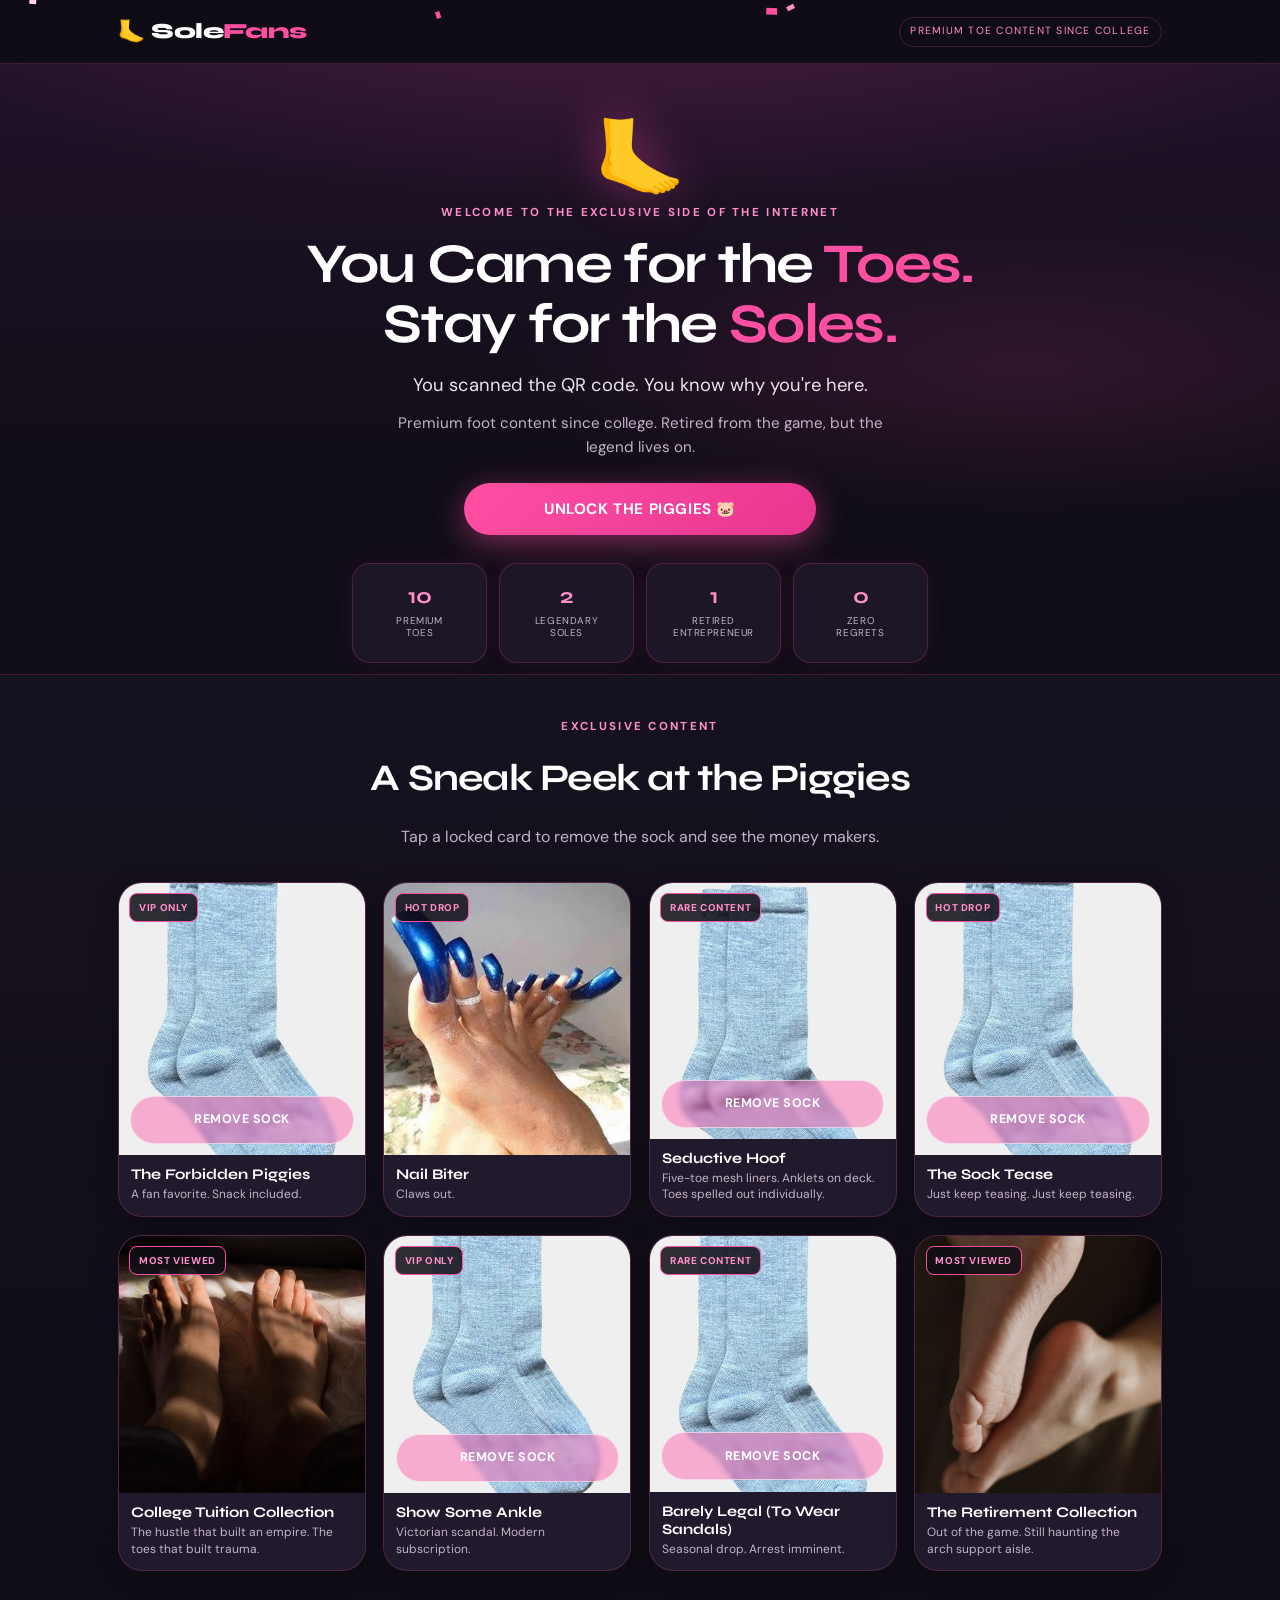
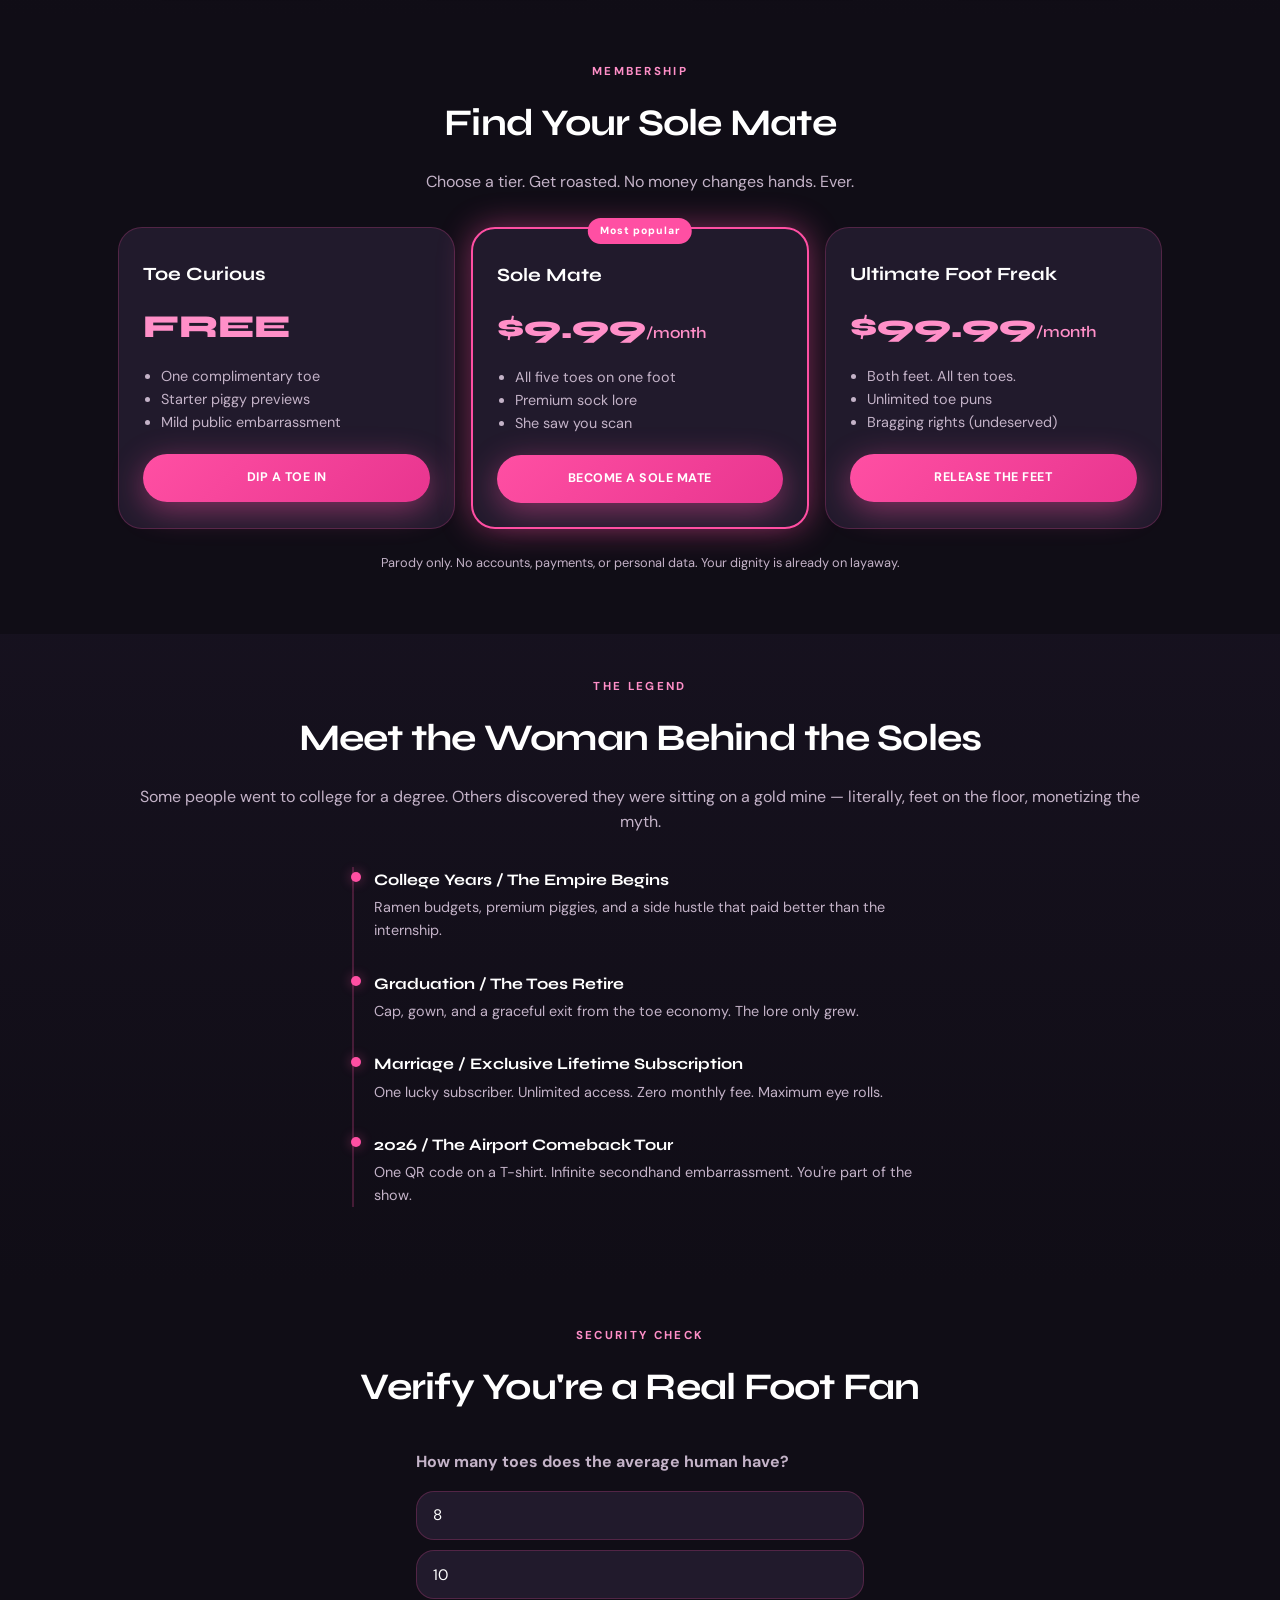
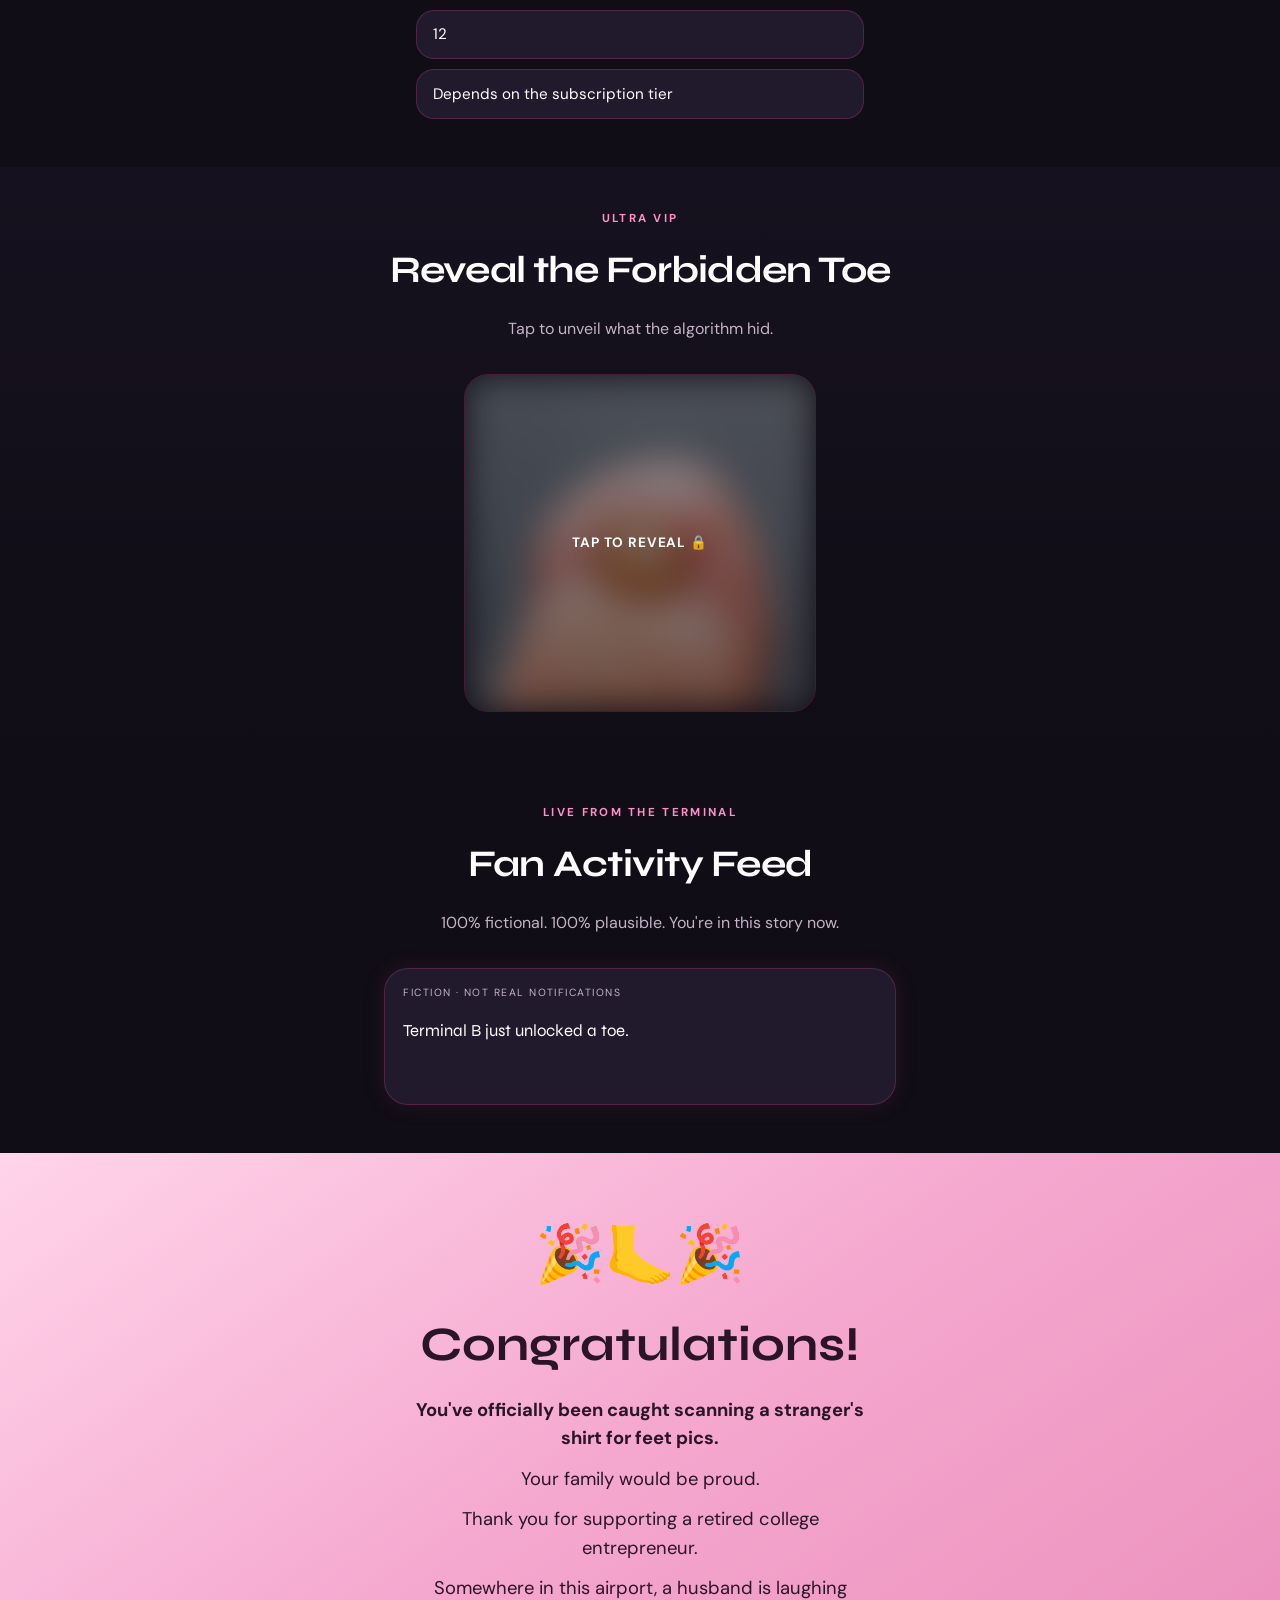
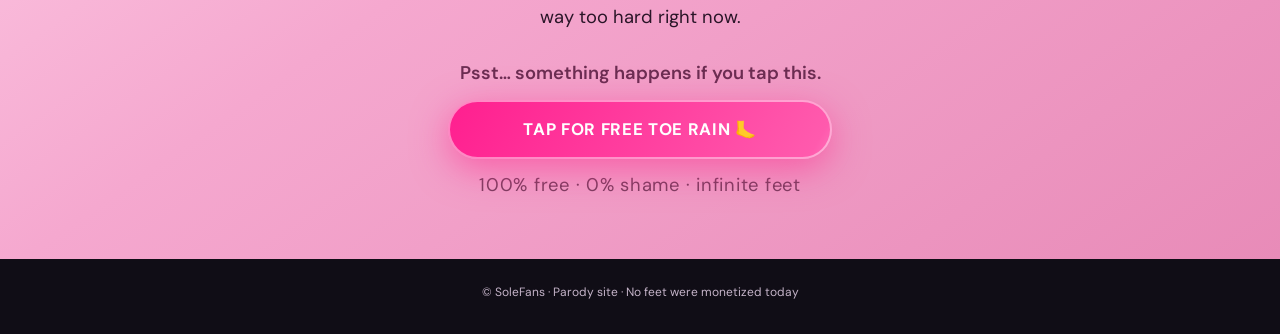
==== solefans/index.html @ 207f2d82 "Add the SoleFans parody site for the shirt QR. A static joke page with the sock gallery, plan punchl" ====
<!DOCTYPE html>
<html lang="en">
<head>
  <meta charset="utf-8">
  <meta name="viewport" content="width=device-width, initial-scale=1, viewport-fit=cover">
  <title>SoleFans | Premium Toe Content Since College</title>
  <meta name="description" content="You scanned the QR code. You know why you're here. Welcome to SoleFans.">
  <meta property="og:type" content="website">
  <meta property="og:title" content="SoleFans | Premium Toe Content Since College">
  <meta property="og:description" content="You scanned the QR code. You know why you're here. Welcome to SoleFans.">
  <meta property="og:image" content="images/gallery-1.jpg">
  <meta name="twitter:card" content="summary_large_image">
  <link rel="icon" href="favicon.svg" type="image/svg+xml">
  <link rel="preconnect" href="https://fonts.googleapis.com">
  <link rel="preconnect" href="https://fonts.gstatic.com" crossorigin>
  <link href="https://fonts.googleapis.com/css2?family=DM+Sans:ital,opsz,wght@0,9..40,400;0,9..40,600;0,9..40,700;1,9..40,400&family=Syne:wght@600;700;800&display=swap" rel="stylesheet">
  <link rel="stylesheet" href="styles.css">
</head>
<body>
  <canvas id="confetti-canvas" aria-hidden="true"></canvas>

  <div class="modal-backdrop" id="payment-modal" role="dialog" aria-modal="true" aria-labelledby="payment-title" hidden>
    <div class="modal">
      <h3 id="payment-title">Payment declined</h3>
      <p id="payment-message">Your dignity has already been charged.</p>
      <p class="muted" id="payment-fine" style="font-size:0.8rem;margin-bottom:0">Nothing on this site is for sale. This is a joke. Put your wallet away.</p>
      <img id="payment-qr" class="payment-qr" src="images/venmo-qr.jpg" alt="Venmo QR code for Jacob Jones" hidden>
      <button type="button" class="btn btn--small" id="payment-close">OK, FAIR ENOUGH</button>
    </div>
  </div>

  <header class="site-header">
    <div class="wrap">
      <div class="logo">🦶 Sole<span class="accent">Fans</span></div>
      <div class="tagline-pill">
        <span class="tagline-long">Premium Toe Content Since College</span>
        <span class="tagline-short">Premium Toes Since College</span>
      </div>
    </div>
  </header>

  <section class="hero" id="top">
    <div class="hero-inner">
      <div class="hero-icon" aria-hidden="true">🦶</div>
      <p class="eyebrow">Welcome to the exclusive side of the internet</p>
      <h1>
        <span class="line">You Came for the <span class="accent">Toes.</span></span>
        <span class="line">Stay for the <span class="accent">Soles.</span></span>
      </h1>
      <p class="hero-lead">You scanned the QR code. You know why you're here.</p>
      <p class="hero-sub">Premium foot content since college. Retired from the game, but the legend lives on.</p>
      <a class="btn" href="#gallery">UNLOCK THE PIGGIES 🐷</a>
      <div class="hero-stats" aria-label="Site statistics">
        <div class="stat"><strong>10</strong><span>Premium<br>Toes</span></div>
        <div class="stat"><strong>2</strong><span>Legendary<br>Soles</span></div>
        <div class="stat"><strong>1</strong><span>Retired<br>Entrepreneur</span></div>
        <div class="stat"><strong>0</strong><span>Zero<br>Regrets</span></div>
      </div>
    </div>
  </section>

  <!--
    Gallery photos: replace solefans/images/gallery-1.jpg … gallery-8.jpg with your own shots
    (same filenames). Current files are free Pexels stock placeholders mapped to each card:
    1 your forbidden piggies photo, 2 nail biter photo, 3 seductive hoof photo, 4 clownfish sock tease photo,
    5 cursed dorm feet, 6 airport travel, 7 socks+sandals crime, 8 wrinkly retirement soles.
  -->
  <section class="section section--alt" id="gallery">
    <div class="wrap">
      <div class="section-head">
        <p class="eyebrow">Exclusive content</p>
        <h2>A Sneak Peek at the Piggies</h2>
        <p class="muted">Tap a locked card to remove the sock and see the money makers.</p>
      </div>
      <div class="gallery">
        <article class="gallery-card is-locked" data-gallery-card>
          <div class="gallery-media">
            <span class="badge">VIP ONLY</span>
            <img src="images/gallery-1.jpg" alt="The forbidden piggies — viewer discretion advised" width="800" height="600" loading="lazy">
            <div class="gallery-lock" aria-hidden="true"><img class="sock" src="images/sock.png" alt=""></div><button type="button" class="btn btn--small gallery-unlock">Remove Sock</button>
          </div>
          <div class="gallery-body">
            <h3>The Forbidden Piggies</h3>
            <p>A fan favorite. Snack included.</p>
          </div>
        </article>

        <article class="gallery-card" data-gallery-card>
          <div class="gallery-media gallery-media--focus-toes">
            <span class="badge">HOT DROP</span>
            <img src="images/gallery-2.jpg" alt="Long metallic blue toenails — nail biter" width="516" height="387" loading="lazy">
            <div class="gallery-lock" aria-hidden="true"><img class="sock" src="images/sock.png" alt=""></div><button type="button" class="btn btn--small gallery-unlock">Remove Sock</button>
          </div>
          <div class="gallery-body">
            <h3>Nail Biter</h3>
            <p>Claws out.</p>
          </div>
        </article>

        <article class="gallery-card is-locked" data-gallery-card>
          <div class="gallery-media gallery-media--seductive-hoof">
            <span class="badge">RARE CONTENT</span>
            <img src="images/gallery-3.jpg" alt="Five-toe socks with anklets — seductive hoof" width="800" height="600" loading="lazy">
            <div class="gallery-lock" aria-hidden="true"><img class="sock" src="images/sock.png" alt=""></div><button type="button" class="btn btn--small gallery-unlock">Remove Sock</button>
          </div>
          <div class="gallery-body">
            <h3>Seductive Hoof</h3>
            <p>Five-toe mesh liners. Anklets on deck. Toes spelled out individually.</p>
          </div>
        </article>

        <article class="gallery-card is-locked" data-gallery-card>
          <div class="gallery-media gallery-media--show-full">
            <span class="badge">HOT DROP</span>
            <img src="images/gallery-4.jpg" alt="Clownfish split-toe socks — the sock tease" width="236" height="314" loading="lazy">
            <div class="gallery-lock" aria-hidden="true"><img class="sock" src="images/sock.png" alt=""></div><button type="button" class="btn btn--small gallery-unlock">Remove Sock</button>
          </div>
          <div class="gallery-body">
            <h3>The Sock Tease</h3>
            <p>Just keep teasing. Just keep teasing.</p>
          </div>
        </article>

        <article class="gallery-card" data-gallery-card>
          <div class="gallery-media">
            <span class="badge">MOST VIEWED</span>
            <img src="images/gallery-5.jpg" alt="College-era feet with questionable nail choices" width="800" height="600" loading="lazy">
            <div class="gallery-lock" aria-hidden="true"><img class="sock" src="images/sock.png" alt=""></div><button type="button" class="btn btn--small gallery-unlock">Remove Sock</button>
          </div>
          <div class="gallery-body">
            <h3>College Tuition Collection</h3>
            <p>The hustle that built an empire. The toes that built trauma.</p>
          </div>
        </article>

        <article class="gallery-card is-locked" data-gallery-card>
          <div class="gallery-media gallery-media--show-ankle">
            <span class="badge">VIP ONLY</span>
            <img src="images/gallery-6.jpg" alt="Show some ankle — swollen feet on patterned rug" width="800" height="600" loading="lazy">
            <div class="gallery-lock" aria-hidden="true"><img class="sock" src="images/sock.png" alt=""></div><button type="button" class="btn btn--small gallery-unlock">Remove Sock</button>
          </div>
          <div class="gallery-body">
            <h3>Show Some Ankle</h3>
            <p>Victorian scandal. Modern subscription.</p>
          </div>
        </article>

        <article class="gallery-card is-locked" data-gallery-card>
          <div class="gallery-media gallery-media--show-full">
            <span class="badge">RARE CONTENT</span>
            <img src="images/gallery-7.jpg" alt="Long yellow toenails in beaded sandals" width="200" height="150" loading="lazy">
            <div class="gallery-lock" aria-hidden="true"><img class="sock" src="images/sock.png" alt=""></div><button type="button" class="btn btn--small gallery-unlock">Remove Sock</button>
          </div>
          <div class="gallery-body">
            <h3>Barely Legal (To Wear Sandals)</h3>
            <p>Seasonal drop. Arrest imminent.</p>
          </div>
        </article>

        <article class="gallery-card" data-gallery-card>
          <div class="gallery-media">
            <span class="badge">MOST VIEWED</span>
            <img src="images/gallery-8.jpg" alt="Retired soles — wrinkly, dry, and proud" width="800" height="600" loading="lazy">
            <div class="gallery-lock" aria-hidden="true"><img class="sock" src="images/sock.png" alt=""></div><button type="button" class="btn btn--small gallery-unlock">Remove Sock</button>
          </div>
          <div class="gallery-body">
            <h3>The Retirement Collection</h3>
            <p>Out of the game. Still haunting the arch support aisle.</p>
          </div>
        </article>
      </div>
    </div>
  </section>

  <section class="section" id="plans">
    <div class="wrap">
      <div class="section-head">
        <p class="eyebrow">Membership</p>
        <h2>Find Your Sole Mate</h2>
        <p class="muted">Choose a tier. Get roasted. No money changes hands. Ever.</p>
      </div>
      <div class="plans">
        <div class="plan">
          <h3>Toe Curious</h3>
          <div class="plan-price">FREE</div>
          <ul>
            <li>One complimentary toe</li>
            <li>Starter piggy previews</li>
            <li>Mild public embarrassment</li>
          </ul>
          <button type="button" class="btn btn--small plan-btn" data-plan="free">Dip a Toe In</button>
        </div>
        <div class="plan plan--featured">
          <span class="plan-badge">Most popular</span>
          <h3>Sole Mate</h3>
          <div class="plan-price">$9.99<span style="font-size:1rem;font-weight:600">/month</span></div>
          <ul>
            <li>All five toes on one foot</li>
            <li>Premium sock lore</li>
            <li>She saw you scan</li>
          </ul>
          <button type="button" class="btn btn--small plan-btn" data-plan="mate">Become a Sole Mate</button>
        </div>
        <div class="plan">
          <h3>Ultimate Foot Freak</h3>
          <div class="plan-price">$99.99<span style="font-size:1rem;font-weight:600">/month</span></div>
          <ul>
            <li>Both feet. All ten toes.</li>
            <li>Unlimited toe puns</li>
            <li>Bragging rights (undeserved)</li>
          </ul>
          <button type="button" class="btn btn--small plan-btn" data-plan="freak">Release the Feet</button>
        </div>
      </div>
      <p class="plan-disclaimer">Parody only. No accounts, payments, or personal data. Your dignity is already on layaway.</p>
    </div>
  </section>

  <section class="section section--alt" id="about">
    <div class="wrap">
      <div class="section-head">
        <p class="eyebrow">The legend</p>
        <h2>Meet the Woman Behind the Soles</h2>
        <p class="muted">Some people went to college for a degree. Others discovered they were sitting on a gold mine — literally, feet on the floor, monetizing the myth.</p>
      </div>
      <div class="timeline">
        <div class="timeline-item">
          <h4>College Years / The Empire Begins</h4>
          <p>Ramen budgets, premium piggies, and a side hustle that paid better than the internship.</p>
        </div>
        <div class="timeline-item">
          <h4>Graduation / The Toes Retire</h4>
          <p>Cap, gown, and a graceful exit from the toe economy. The lore only grew.</p>
        </div>
        <div class="timeline-item">
          <h4>Marriage / Exclusive Lifetime Subscription</h4>
          <p>One lucky subscriber. Unlimited access. Zero monthly fee. Maximum eye rolls.</p>
        </div>
        <div class="timeline-item">
          <h4>2026 / The Airport Comeback Tour</h4>
          <p>One QR code on a T-shirt. Infinite secondhand embarrassment. You're part of the show.</p>
        </div>
      </div>
    </div>
  </section>

  <section class="section" id="quiz">
    <div class="wrap">
      <div class="section-head">
        <p class="eyebrow">Security check</p>
        <h2>Verify You're a Real Foot Fan</h2>
      </div>
      <div class="quiz">
        <p class="muted"><strong>How many toes does the average human have?</strong></p>
        <div class="quiz-options" role="group" aria-label="Quiz answers">
          <button type="button" data-quiz="8">8</button>
          <button type="button" data-quiz="10">10</button>
          <button type="button" data-quiz="12">12</button>
          <button type="button" data-quiz="tier">Depends on the subscription tier</button>
        </div>
        <div class="quiz-result" id="quiz-result" role="status"></div>
      </div>
    </div>
  </section>

  <section class="section section--alt" id="forbidden">
    <div class="wrap">
      <div class="section-head">
        <p class="eyebrow">Ultra VIP</p>
        <h2>Reveal the Forbidden Toe</h2>
        <p class="muted">Tap to unveil what the algorithm hid.</p>
      </div>
      <div class="forbidden">
        <div class="forbidden-reveal is-blurred" id="forbidden-reveal" tabindex="0" role="button" aria-label="Reveal the forbidden toe">
          <img src="images/forbidden-toe.jpg" alt="" width="600" height="600" loading="lazy">
          <span class="forbidden-label">Tap to reveal 🔒</span>
        </div>
      </div>
    </div>
  </section>

  <section class="section">
    <div class="wrap">
      <div class="section-head">
        <p class="eyebrow">Live from the terminal</p>
        <h2>Fan Activity Feed</h2>
        <p class="muted">100% fictional. 100% plausible. You're in this story now.</p>
      </div>
      <div class="feed" aria-live="polite">
        <div class="feed-label">Fiction · Not real notifications</div>
        <p class="feed-text" id="feed-text">Terminal B just unlocked a toe.</p>
      </div>
    </div>
  </section>

  <section class="finale" id="finale">
    <div style="font-size:3.5rem" aria-hidden="true">🎉🦶🎉</div>
    <h2>Congratulations!</h2>
    <p><strong>You've officially been caught scanning a stranger's shirt for feet pics.</strong></p>
    <p>Your family would be proud.</p>
    <p>Thank you for supporting a retired college entrepreneur.</p>
    <p>Somewhere in this airport, a husband is laughing way too hard right now.</p>
    <div class="finale-cta">
      <p class="finale-cta-tease">Psst… something happens if you tap this.</p>
      <button type="button" class="btn btn-regret" id="regret-btn" aria-label="Unleash the toe avalanche">
        <span class="btn-regret__shine" aria-hidden="true"></span>
        <span class="btn-regret__label">TAP FOR FREE TOE RAIN 🦶</span>
      </button>
      <p class="finale-cta-hint">100% free · 0% shame · infinite feet</p>
    </div>
  </section>

  <footer class="footer">
    © SoleFans · Parody site · No feet were monetized today
  </footer>

  <script src="app.js"></script>
</body>
</html>
---- solefans/styles.css ----
/* SoleFans — premium parody UI. Mobile-first, GitHub Pages /solefans/ */

:root {
  --bg: #100d16;
  --bg-elevated: #1a1424;
  --bg-card: #211a2c;
  --border: rgba(255, 79, 163, 0.22);
  --accent: #ff4fa3;
  --accent-soft: #ff8fc8;
  --accent-glow: rgba(255, 79, 163, 0.45);
  --text: #ffffff;
  --muted: #c4b3c8;
  --radius: 18px;
  --radius-lg: 24px;
  --font-display: "Syne", system-ui, sans-serif;
  --font-body: "DM Sans", system-ui, sans-serif;
  --tap-min: 48px;
  --page-pad: max(1.125rem, env(safe-area-inset-left, 0px));
  --wrap: min(1080px, 100%);
}

*,
*::before,
*::after {
  box-sizing: border-box;
}

html {
  scroll-behavior: smooth;
}

@media (prefers-reduced-motion: reduce) {
  html {
    scroll-behavior: auto;
  }

  *,
  *::before,
  *::after {
    animation-duration: 0.01ms !important;
    animation-iteration-count: 1 !important;
    transition-duration: 0.01ms !important;
  }
}

body {
  margin: 0;
  font-family: var(--font-body);
  font-size: 1rem;
  line-height: 1.6;
  color: var(--text);
  background: var(--bg);
  overflow-x: hidden;
  -webkit-text-size-adjust: 100%;
  padding-bottom: env(safe-area-inset-bottom, 0px);
}

img {
  max-width: 100%;
  height: auto;
  display: block;
}

a {
  color: inherit;
  text-decoration: none;
}

.wrap {
  width: var(--wrap);
  margin-inline: auto;
  padding-inline: var(--page-pad);
}

.tagline-short {
  display: none;
}

.eyebrow {
  font-size: 0.72rem;
  font-weight: 700;
  letter-spacing: 0.2em;
  text-transform: uppercase;
  color: var(--accent-soft);
}

.muted {
  color: var(--muted);
}

/* Header */
.site-header {
  position: sticky;
  top: 0;
  z-index: 100;
  background: rgba(16, 13, 22, 0.92);
  backdrop-filter: blur(12px);
  border-bottom: 1px solid var(--border);
  padding-top: env(safe-area-inset-top, 0px);
}

.site-header .wrap {
  display: flex;
  align-items: center;
  justify-content: space-between;
  gap: 0.75rem;
  padding-top: 0.9rem;
  padding-bottom: 0.9rem;
}

.logo {
  font-family: var(--font-display);
  font-weight: 800;
  font-size: 1.35rem;
  letter-spacing: -0.02em;
}

.logo .accent {
  color: var(--accent);
}

.tagline-pill {
  font-size: 0.65rem;
  letter-spacing: 0.12em;
  text-transform: uppercase;
  color: var(--accent-soft);
  padding: 0.35rem 0.65rem;
  border: 1px solid var(--border);
  border-radius: 999px;
  white-space: nowrap;
}

/* Hero — full bleed */
.hero {
  width: 100%;
  display: flex;
  flex-direction: column;
  justify-content: center;
  align-items: center;
  text-align: center;
  padding: 3.5rem var(--page-pad) 0.75rem;
  background:
    radial-gradient(ellipse 120% 80% at 50% -20%, rgba(120, 40, 90, 0.55), transparent 55%),
    radial-gradient(ellipse 80% 50% at 80% 50%, rgba(255, 79, 163, 0.12), transparent 50%),
    linear-gradient(180deg, #1f1228 0%, var(--bg) 70%);
  box-shadow: inset 0 -1px 0 var(--border);
}

.hero-inner {
  width: min(42rem, 100%);
}

.hero-icon {
  font-size: clamp(3rem, 12vw, 4.5rem);
  line-height: 1;
  margin-bottom: 0.5rem;
  filter: drop-shadow(0 0 24px var(--accent-glow));
}

.hero h1 {
  font-family: var(--font-display);
  font-size: clamp(2rem, 8vw, 3.5rem);
  line-height: 1.08;
  margin: 0.5rem 0 1rem;
  letter-spacing: -0.03em;
}

.hero h1 .line {
  display: block;
}

.hero h1 .accent {
  color: var(--accent);
}

.hero-lead {
  font-size: clamp(1rem, 3.5vw, 1.15rem);
  color: #ebe2ef;
  margin: 0 0 0.65rem;
}

.hero-sub {
  font-size: 0.95rem;
  color: var(--muted);
  max-width: 32rem;
  margin: 0 auto 1.5rem;
}

.hero .btn {
  width: min(100%, 22rem);
  margin-inline: auto;
  padding-inline: 1.25rem;
}

.btn {
  display: inline-flex;
  align-items: center;
  justify-content: center;
  min-height: var(--tap-min);
  padding: 0.85rem 1.6rem;
  font-family: var(--font-body);
  font-size: 0.95rem;
  font-weight: 700;
  letter-spacing: 0.04em;
  text-transform: uppercase;
  color: #fff;
  background: linear-gradient(135deg, var(--accent), #e8358f);
  border: none;
  border-radius: 999px;
  cursor: pointer;
  box-shadow: 0 8px 32px var(--accent-glow);
  transition: transform 0.2s ease, box-shadow 0.2s ease;
  touch-action: manipulation;
  -webkit-tap-highlight-color: transparent;
}

.btn:hover,
.btn:focus-visible {
  transform: translateY(-2px);
  box-shadow: 0 12px 40px var(--accent-glow);
  outline: 2px solid var(--accent-soft);
  outline-offset: 3px;
}

.btn--ghost {
  background: transparent;
  border: 2px solid var(--accent);
  box-shadow: none;
  color: var(--accent-soft);
}

.btn--small {
  min-height: var(--tap-min);
  padding: 0.65rem 1rem;
  font-size: 0.78rem;
  line-height: 1.25;
}

.hero-stats {
  display: grid;
  grid-template-columns: repeat(2, 1fr);
  gap: 0.75rem;
  margin: 1.75rem auto 0;
  width: min(36rem, 100%);
  align-items: stretch;
}

@media (min-width: 640px) {
  .hero-stats {
    grid-template-columns: repeat(4, 1fr);
  }
}

.stat {
  display: flex;
  flex-direction: column;
  align-items: center;
  justify-content: center;
  text-align: center;
  min-height: 6.25rem;
  background: rgba(33, 26, 44, 0.75);
  border: 1px solid var(--border);
  border-radius: var(--radius);
  padding: 0.85rem 0.4rem;
  box-shadow: 0 0 20px rgba(255, 79, 163, 0.08);
}

.stat strong {
  display: block;
  font-family: var(--font-display);
  font-size: 1.35rem;
  line-height: 1;
  color: var(--accent-soft);
}

.stat span {
  display: block;
  margin-top: 0.45rem;
  min-height: 2.4em;
  font-size: 0.62rem;
  letter-spacing: 0.06em;
  line-height: 1.2;
  text-transform: uppercase;
  color: var(--muted);
}

/* Sections */
.section {
  padding: 2rem 0 3rem;
}

.section--alt {
  background: linear-gradient(180deg, rgba(26, 20, 36, 0.6), transparent);
}

.section-head {
  text-align: center;
  margin-bottom: 2rem;
}

.section-head h2 {
  font-family: var(--font-display);
  font-size: clamp(1.65rem, 5vw, 2.35rem);
  margin: 0.4rem 0 0.6rem;
  letter-spacing: -0.02em;
}

/* Gallery */
.gallery {
  display: grid;
  grid-template-columns: 1fr;
  gap: 1.1rem;
  align-items: stretch;
}

@media (min-width: 520px) {
  .gallery {
    grid-template-columns: repeat(2, 1fr);
  }
}

@media (min-width: 900px) {
  .gallery {
    grid-template-columns: repeat(4, 1fr);
  }
}

.gallery-card {
  display: flex;
  flex-direction: column;
  width: 100%;
  height: 100%;
  background: var(--bg-card);
  border: 1px solid var(--border);
  border-radius: var(--radius-lg);
  overflow: hidden;
  box-shadow: 0 4px 24px rgba(0, 0, 0, 0.25);
  transition: border-color 0.2s ease, box-shadow 0.2s ease;
}

.gallery-card:focus-within {
  border-color: var(--accent);
  box-shadow: 0 0 28px var(--accent-glow);
}

.gallery-media {
  position: relative;
  flex: 1 1 auto;
  height: 16rem;
  min-height: 14rem;
  overflow: hidden;
  background: #2a2035;
}

.gallery-media img {
  width: 100%;
  height: 100%;
  object-fit: cover;
  object-position: center center;
  transition: filter 0.35s ease, transform 0.35s ease;
}

.gallery-media--focus-toes img {
  object-position: center 28%;
}

.gallery-media--show-full > img {
  width: 100%;
  height: 100%;
  object-fit: fill;
  object-position: center center;
}

.gallery-media--show-ankle img {
  object-position: center 88%;
}

.gallery-media--seductive-hoof img {
  object-position: center top;
}

.gallery-card.is-locked .gallery-media > img {
  visibility: hidden;
}

.gallery-card.is-locked .gallery-media {
  cursor: pointer;
}

.gallery-lock {
  position: absolute;
  inset: 0;
  z-index: 3;
  display: flex;
  align-items: center;
  justify-content: center;
  pointer-events: none;
  overflow: hidden;
  background: #241824;
}

.sock {
  width: 100%;
  height: 100%;
  object-fit: cover;
  object-position: center center;
}

.gallery-card.is-unwrapping .gallery-lock {
  transform-origin: center bottom;
  animation: sock-peel 1.25s ease-in-out forwards;
}

.gallery-card:not(.is-locked) .gallery-lock {
  display: none;
}

@keyframes sock-peel {
  0% {
    transform: translate3d(0, 0, 0) scale(1) rotate(0deg);
    opacity: 1;
  }
  20% {
    transform-origin: center top;
    transform: translate3d(0, -2%, 0) scaleY(1.16) rotate(0deg);
    opacity: 1;
  }
  46% {
    transform-origin: center bottom;
    transform: translate3d(0, 10%, 0) scaleY(0.58) rotate(6deg);
    opacity: 1;
  }
  68% {
    transform: translate3d(16%, 24%, 0) scale(0.8) rotate(-14deg);
    opacity: 1;
  }
  100% {
    transform: translate3d(62%, 48%, 0) scale(0.5) rotate(-32deg);
    opacity: 1;
  }
}

.badge {
  position: absolute;
  top: 0.65rem;
  left: 0.65rem;
  font-size: 0.62rem;
  font-weight: 800;
  letter-spacing: 0.06em;
  padding: 0.35rem 0.55rem;
  border-radius: 8px;
  background: rgba(16, 13, 22, 0.85);
  border: 1px solid var(--accent);
  color: var(--accent-soft);
  z-index: 4;
}

.gallery-body {
  flex: 0 0 auto;
  display: flex;
  flex-direction: column;
  justify-content: flex-start;
  padding: 0.7rem 0.75rem 0.85rem;
  text-align: left;
}

.gallery-body h3 {
  font-family: var(--font-display);
  font-size: 0.92rem;
  margin: 0 0 0.15rem;
  line-height: 1.2;
}

.gallery-body p {
  margin: 0;
  font-size: 0.75rem;
  color: var(--muted);
  line-height: 1.35;
}

.gallery-tease {
  margin-top: 0.55rem;
  padding-top: 0.55rem;
  border-top: 1px dashed var(--border);
}

.gallery-card:not(.is-locked) .gallery-tease {
  display: none;
}

.gallery-tease p {
  font-size: 0.82rem;
  color: #f0d4e6;
  margin: 0 0 0.65rem;
}

.gallery-unlock {
  position: absolute;
  left: 0.7rem;
  right: 0.7rem;
  bottom: 0.7rem;
  z-index: 6;
  width: auto;
  background: rgba(255, 79, 163, 0.42);
  border: 1px solid rgba(255, 255, 255, 0.55);
  box-shadow: none;
  backdrop-filter: blur(2px);
}

.gallery-card:not(.is-locked) .gallery-unlock {
  display: none;
}

/* Plans */
.plans {
  display: grid;
  gap: 1rem;
}

@media (min-width: 768px) {
  .plans {
    grid-template-columns: repeat(3, 1fr);
  }
}

.plan {
  position: relative;
  text-align: left;
  padding: 1.5rem;
  border-radius: var(--radius-lg);
  background: var(--bg-card);
  border: 1px solid var(--border);
}

.plan--featured {
  border: 2px solid var(--accent);
  box-shadow: 0 0 32px var(--accent-glow);
}

.plan-badge {
  position: absolute;
  top: -0.65rem;
  left: 50%;
  transform: translateX(-50%);
  font-size: 0.65rem;
  font-weight: 800;
  letter-spacing: 0.1em;
  padding: 0.3rem 0.75rem;
  background: var(--accent);
  color: #fff;
  border-radius: 999px;
}

.plan h3 {
  font-family: var(--font-display);
  margin: 0.5rem 0 0;
}

.plan-price {
  font-family: var(--font-display);
  font-size: 2rem;
  font-weight: 800;
  color: var(--accent-soft);
  margin: 0.75rem 0;
}

.plan ul {
  margin: 0 0 1.25rem;
  padding-left: 1.1rem;
  color: var(--muted);
  font-size: 0.9rem;
}

.plan .btn {
  width: 100%;
}

.plan-disclaimer {
  text-align: center;
  font-size: 0.8rem;
  color: var(--muted);
  margin-top: 1.5rem;
}

/* Timeline */
.timeline {
  max-width: 36rem;
  margin: 2rem auto 0;
  text-align: left;
  border-left: 2px solid var(--border);
  padding-left: 1.25rem;
}

.timeline-item {
  position: relative;
  margin-bottom: 1.75rem;
}

.timeline-item::before {
  content: "";
  position: absolute;
  left: -1.45rem;
  top: 0.35rem;
  width: 10px;
  height: 10px;
  border-radius: 50%;
  background: var(--accent);
  box-shadow: 0 0 12px var(--accent-glow);
}

.timeline-item h4 {
  font-family: var(--font-display);
  margin: 0 0 0.25rem;
  font-size: 1rem;
}

.timeline-item p {
  margin: 0;
  font-size: 0.9rem;
  color: var(--muted);
}

/* Quiz */
.quiz {
  max-width: 28rem;
  margin: 0 auto;
  text-align: left;
}

.quiz-options {
  display: grid;
  gap: 0.65rem;
  margin-top: 1rem;
}

.quiz-options button {
  min-height: var(--tap-min);
  text-align: left;
  padding: 0.85rem 1rem;
  font-family: var(--font-body);
  font-size: 0.95rem;
  color: var(--text);
  background: var(--bg-card);
  border: 1px solid var(--border);
  border-radius: var(--radius);
  cursor: pointer;
}

.quiz-options button:hover,
.quiz-options button:focus-visible {
  border-color: var(--accent);
  outline: none;
}

.quiz-result {
  margin-top: 1rem;
  padding: 1rem;
  border-radius: var(--radius);
  background: rgba(255, 79, 163, 0.12);
  border: 1px solid var(--border);
  display: none;
}

.quiz-result.is-visible {
  display: block;
}

/* Forbidden toe */
.forbidden {
  max-width: 22rem;
  margin: 0 auto;
  text-align: center;
}

.forbidden-reveal {
  position: relative;
  border-radius: var(--radius-lg);
  overflow: hidden;
  border: 1px solid var(--border);
  margin-top: 1rem;
  cursor: pointer;
  min-height: 220px;
}

.forbidden-reveal img {
  width: 100%;
  height: auto;
  transition: filter 0.4s ease;
}

.forbidden-reveal.is-blurred img {
  filter: blur(18px);
}

.forbidden-label {
  position: absolute;
  inset: 0;
  display: flex;
  align-items: center;
  justify-content: center;
  font-weight: 700;
  letter-spacing: 0.06em;
  text-transform: uppercase;
  font-size: 0.85rem;
  background: rgba(16, 13, 22, 0.5);
  transition: opacity 0.3s ease;
}

.forbidden-reveal:not(.is-blurred) .forbidden-label {
  opacity: 0;
  pointer-events: none;
}

/* Joke feed */
.feed {
  background: var(--bg-card);
  border: 1px solid var(--border);
  border-radius: var(--radius-lg);
  padding: 1rem 1.15rem;
  max-width: 32rem;
  margin: 0 auto;
  box-shadow: 0 0 24px rgba(255, 79, 163, 0.1);
}

.feed-label {
  font-size: 0.65rem;
  letter-spacing: 0.14em;
  text-transform: uppercase;
  color: var(--muted);
  margin-bottom: 0.5rem;
}

.feed-text {
  font-family: var(--font-display);
  font-size: 1.05rem;
  min-height: 3.2em;
  transition: opacity 0.25s ease;
}

.feed-text.is-fading {
  opacity: 0;
}

/* Finale */
.finale {
  width: 100%;
  padding: 3.5rem var(--page-pad) max(3rem, env(safe-area-inset-bottom, 0px));
  text-align: center;
  background: linear-gradient(145deg, #ffd4ea 0%, #f5a8cf 45%, #e88bb8 100%);
  color: #2a1528;
}

.finale h2 {
  font-family: var(--font-display);
  font-size: clamp(2rem, 8vw, 3rem);
  margin: 0.5rem 0;
}

.finale p {
  font-size: clamp(1rem, 3.5vw, 1.15rem);
  max-width: 28rem;
  margin: 0.75rem auto;
  line-height: 1.55;
}

.finale-cta {
  margin-top: 1.75rem;
  text-align: center;
}

.finale-cta-tease {
  font-size: 0.88rem;
  font-weight: 600;
  color: #6b2d52;
  margin: 0 0 0.65rem;
  animation: tease-wiggle 2.5s ease-in-out infinite;
}

.finale-cta-hint {
  font-size: 0.75rem;
  color: #7a3d5f;
  margin: 0.65rem 0 0;
  letter-spacing: 0.04em;
}

.finale .btn-regret {
  position: relative;
  overflow: hidden;
  width: min(100%, 24rem);
  margin-inline: auto;
  padding: 1.05rem 1.5rem;
  font-size: clamp(0.88rem, 4vw, 1.05rem);
  line-height: 1.25;
  border: 2px solid rgba(255, 255, 255, 0.45);
  background: linear-gradient(120deg, #ff1f8f 0%, #ff5aad 45%, #ff85c4 50%, #ff5aad 55%, #ff1f8f 100%);
  background-size: 220% 100%;
  animation: regret-glow 2.2s ease-in-out infinite, regret-shimmer 4s linear infinite;
  box-shadow:
    0 10px 36px rgba(255, 40, 140, 0.55),
    0 0 0 0 rgba(255, 79, 163, 0.45);
}

.btn-regret__shine {
  position: absolute;
  inset: 0;
  background: linear-gradient(
    105deg,
    transparent 35%,
    rgba(255, 255, 255, 0.45) 50%,
    transparent 65%
  );
  transform: translateX(-120%);
  animation: regret-sweep 2.8s ease-in-out infinite;
  pointer-events: none;
}

.btn-regret__label {
  position: relative;
  z-index: 1;
}

.btn-regret:active {
  transform: scale(0.97);
}

@keyframes regret-glow {
  0%,
  100% {
    box-shadow:
      0 10px 36px rgba(255, 40, 140, 0.5),
      0 0 0 0 rgba(255, 79, 163, 0.35);
    transform: scale(1);
  }
  50% {
    box-shadow:
      0 14px 48px rgba(255, 40, 140, 0.65),
      0 0 0 10px rgba(255, 79, 163, 0.12);
    transform: scale(1.03);
  }
}

@keyframes regret-shimmer {
  0% {
    background-position: 100% 50%;
  }
  100% {
    background-position: 0% 50%;
  }
}

@keyframes regret-sweep {
  0%,
  55% {
    transform: translateX(-120%);
  }
  100% {
    transform: translateX(120%);
  }
}

@keyframes tease-wiggle {
  0%,
  100% {
    transform: rotate(0deg);
  }
  25% {
    transform: rotate(-1.5deg);
  }
  75% {
    transform: rotate(1.5deg);
  }
}

@media (prefers-reduced-motion: reduce) {
  .finale-cta-tease,
  .btn-regret,
  .btn-regret__shine {
    animation: none;
  }

  .btn-regret:active {
    transform: none;
  }
}

.footer {
  text-align: center;
  padding: 1.5rem 1rem 2rem;
  font-size: 0.75rem;
  color: var(--muted);
}

/* Modal */
.modal-backdrop[hidden] {
  display: none !important;
}

.modal-backdrop {
  position: fixed;
  inset: 0;
  z-index: 200;
  display: flex;
  align-items: center;
  justify-content: center;
  padding: 1rem;
  background: rgba(0, 0, 0, 0.82);
  opacity: 0;
  visibility: hidden;
  transition: opacity 0.25s ease, visibility 0.25s ease;
}

.modal-backdrop.is-open {
  opacity: 1;
  visibility: visible;
}

.modal {
  width: min(22rem, 100%);
  padding: 1.75rem 1.5rem;
  border-radius: var(--radius-lg);
  background: var(--bg-elevated);
  border: 1px solid var(--border);
  text-align: center;
  box-shadow: 0 24px 64px rgba(0, 0, 0, 0.5);
}

.modal h3 {
  font-family: var(--font-display);
  margin: 0 0 0.75rem;
}

.modal p {
  color: var(--muted);
  margin: 0 0 1.25rem;
  font-size: 0.95rem;
}

.payment-qr {
  display: block;
  width: min(100%, 220px);
  height: auto;
  margin: 0 auto 1rem;
  border-radius: 12px;
  background: #fff;
}

.payment-qr[hidden] {
  display: none;
}

#confetti-canvas {
  position: fixed;
  inset: 0;
  pointer-events: none;
  z-index: 300;
}

/* Regret button emoji storm */
.emoji-particle {
  position: fixed;
  pointer-events: none;
  z-index: 400;
  line-height: 1;
  will-change: transform, opacity;
  transform: translate(-50%, -50%);
}

.emoji-particle--burst {
  animation: emoji-burst 2.4s ease-out forwards;
}

.emoji-particle--rain {
  animation: emoji-rain 2.8s linear forwards;
}

.emoji-particle--rise {
  animation: emoji-rise 2.2s ease-out forwards;
}

@keyframes emoji-burst {
  0% {
    opacity: 0;
    transform: translate(-50%, -50%) scale(0.2) rotate(0deg);
  }
  12% {
    opacity: 1;
    transform: translate(-50%, -50%) scale(1.35) rotate(15deg);
  }
  100% {
    opacity: 0;
    transform: translate(-50%, -50%) scale(1) rotate(720deg);
  }
}

@keyframes emoji-rain {
  0% {
    opacity: 0;
    transform: translate(-50%, -120%) rotate(0deg);
  }
  8% {
    opacity: 1;
  }
  100% {
    opacity: 0;
    transform: translate(-50%, 120vh) rotate(180deg);
  }
}

@keyframes emoji-rise {
  0% {
    opacity: 0;
    transform: translate(-50%, 0) scale(0.5);
  }
  10% {
    opacity: 1;
  }
  100% {
    opacity: 0;
    transform: translate(-50%, -140vh) scale(1.1) rotate(-25deg);
  }
}

/* —— Mobile (QR scan / thumb zone) —— */
@media (max-width: 639px) {
  .tagline-long {
    display: none;
  }

  .tagline-short {
    display: inline;
  }

  .site-header .wrap {
    flex-wrap: wrap;
    justify-content: center;
    text-align: center;
    padding-top: 0.5rem;
    padding-bottom: 0.65rem;
    gap: 0.45rem;
  }

  .tagline-pill {
    white-space: normal;
    line-height: 1.35;
    max-width: 18rem;
  }

  .hero {
    padding-top: 2.75rem;
    justify-content: flex-start;
    padding-bottom: 0.5rem;
  }

  .hero h1 {
    font-size: clamp(1.85rem, 9.5vw, 2.5rem);
  }

  .hero-lead {
    font-size: 1.05rem;
  }

  .hero-sub {
    font-size: 0.92rem;
    line-height: 1.55;
  }

  .hero-stats {
    margin-top: 1.25rem;
    gap: 0.55rem;
  }

  .stat {
    min-height: 5.5rem;
    padding: 0.65rem 0.3rem;
  }

  .stat strong {
    font-size: 1.25rem;
  }

  .stat span {
    font-size: 0.52rem;
    letter-spacing: 0.04em;
  }

  .section {
    padding: 2.5rem 0;
  }

  .section-head {
    margin-bottom: 1.35rem;
  }

  .section-head .muted {
    font-size: 0.92rem;
    line-height: 1.55;
  }

  .gallery {
    gap: 1rem;
  }

  .gallery-media {
    height: 14rem;
    min-height: 12rem;
  }

  .gallery-body h3 {
    font-size: 0.98rem;
  }

  .gallery-body p {
    font-size: 0.8rem;
  }

  .gallery-tease p {
    font-size: 0.86rem;
    line-height: 1.45;
  }

  .gallery-unlock {
    font-size: 0.7rem;
    letter-spacing: 0.03em;
    padding-inline: 0.65rem;
  }

  .plan {
    padding: 1.25rem;
  }

  .plan-price {
    font-size: 1.75rem;
  }

  .timeline {
    padding-left: 1rem;
    margin-top: 1.5rem;
  }

  .timeline-item::before {
    left: -1.2rem;
  }

  .forbidden {
    max-width: min(22rem, 100%);
    padding-inline: 0.25rem;
  }

  .feed {
    padding: 1rem;
  }

  .feed-text {
    font-size: 1rem;
    line-height: 1.45;
  }

  .finale p {
    padding-inline: 0.25rem;
  }

  .footer {
    padding-bottom: max(1.5rem, env(safe-area-inset-bottom, 0px));
    line-height: 1.5;
    padding-inline: var(--page-pad);
  }

  .modal-backdrop {
    padding: var(--page-pad);
    align-items: center;
  }

  .modal {
    width: min(22rem, 100%);
  }

  .emoji-particle--foot {
    max-width: 18vw;
  }
}
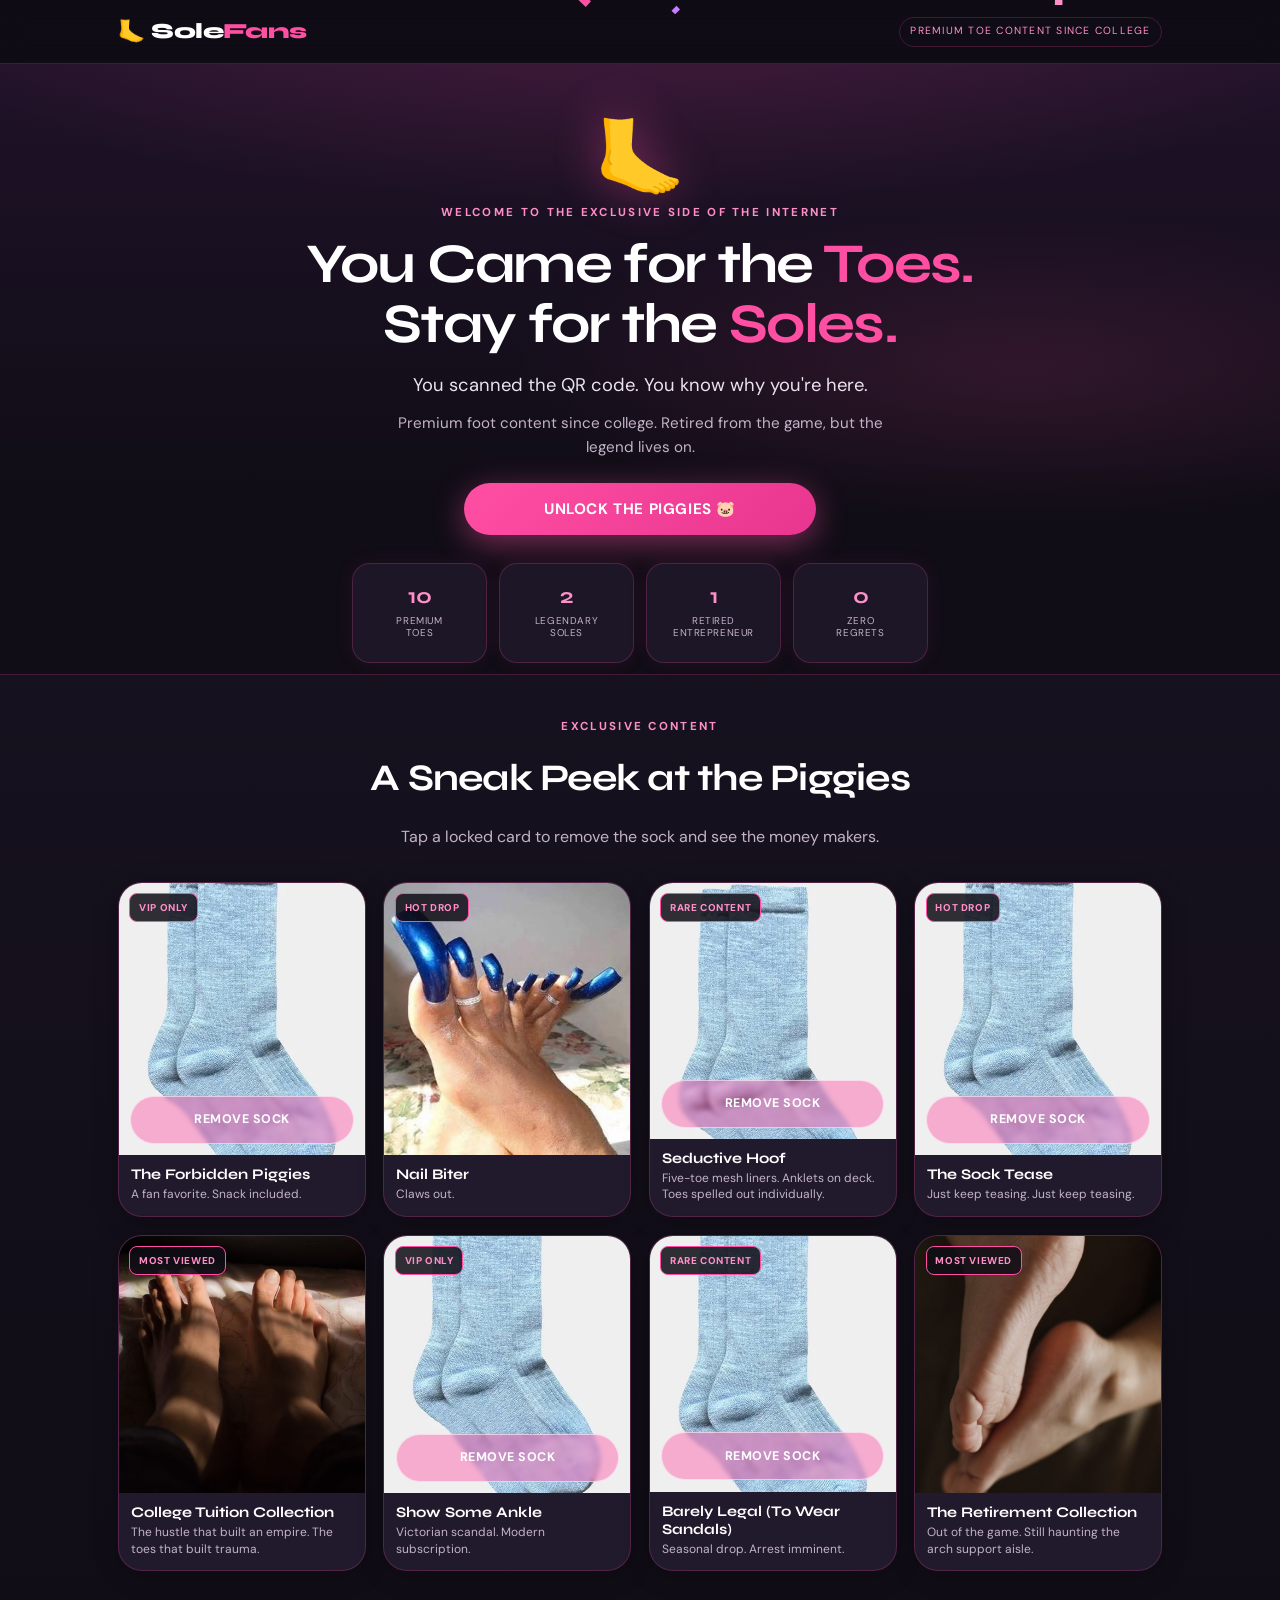
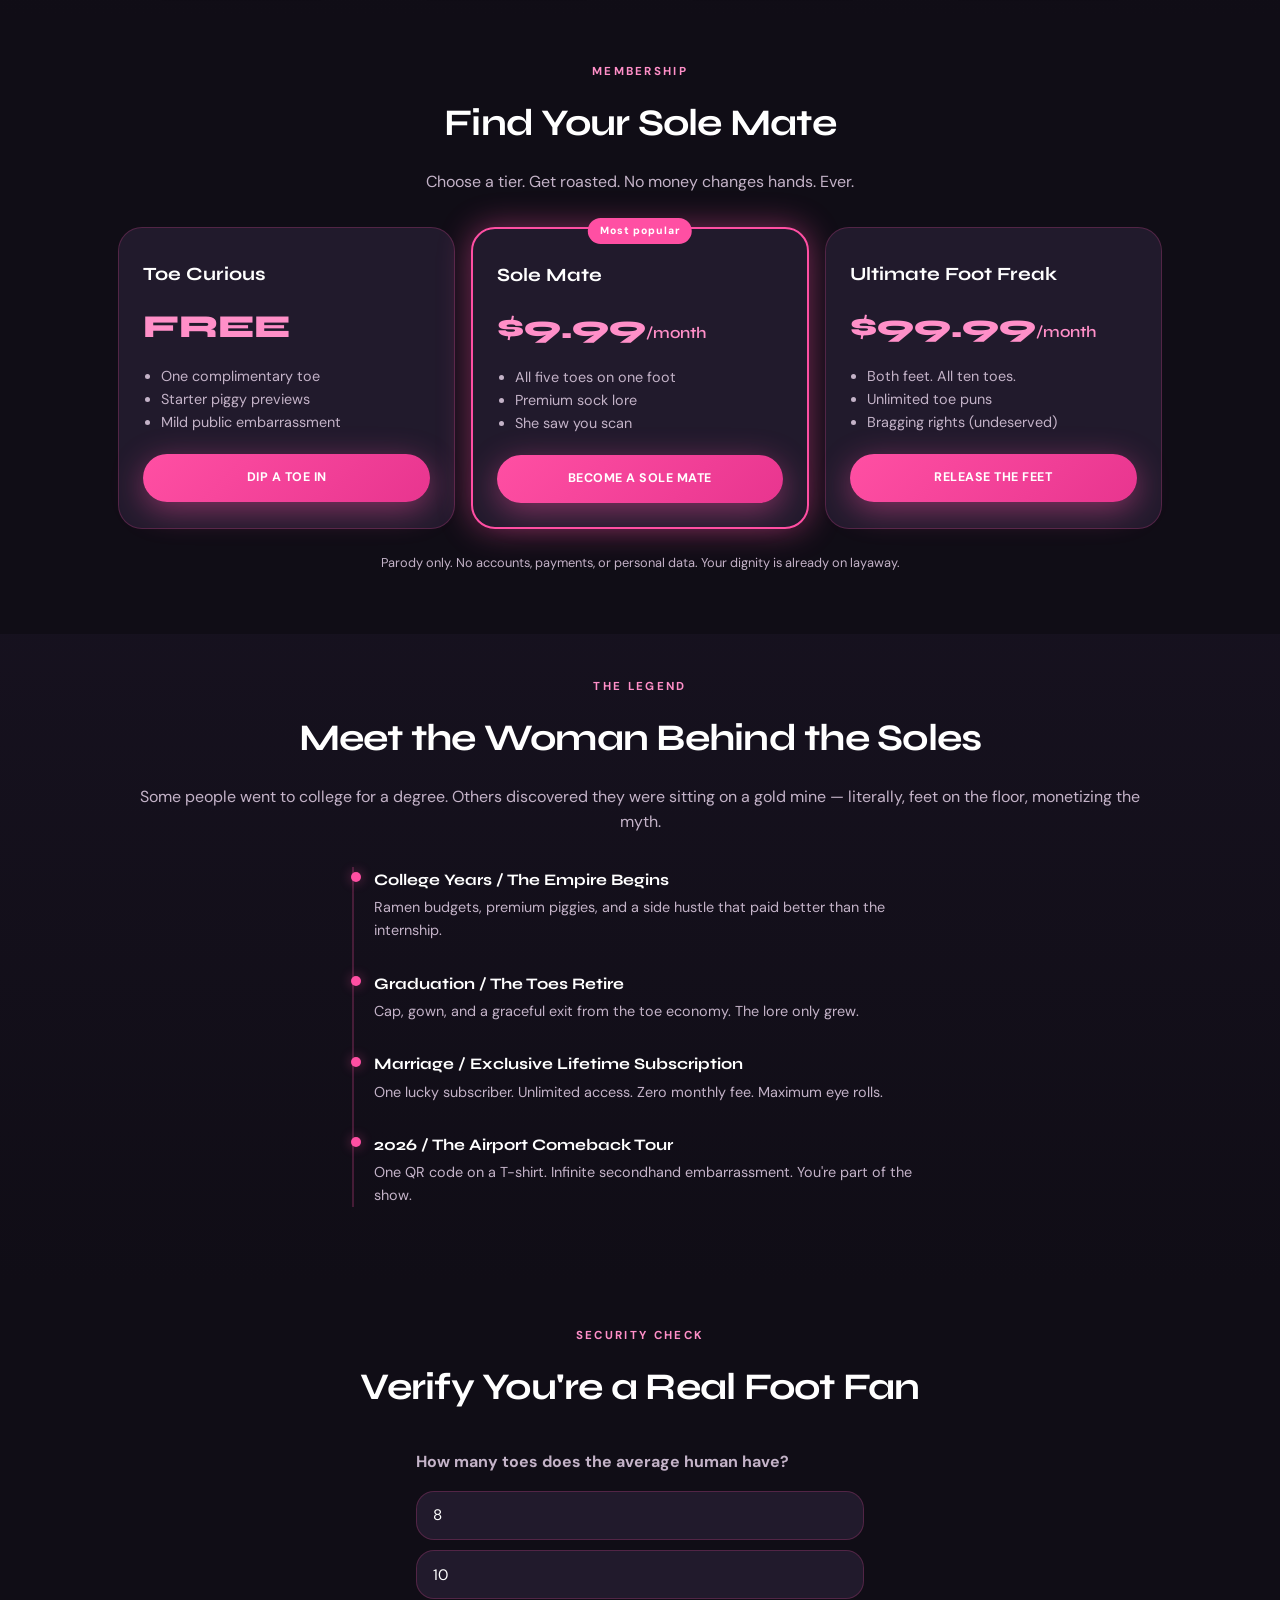
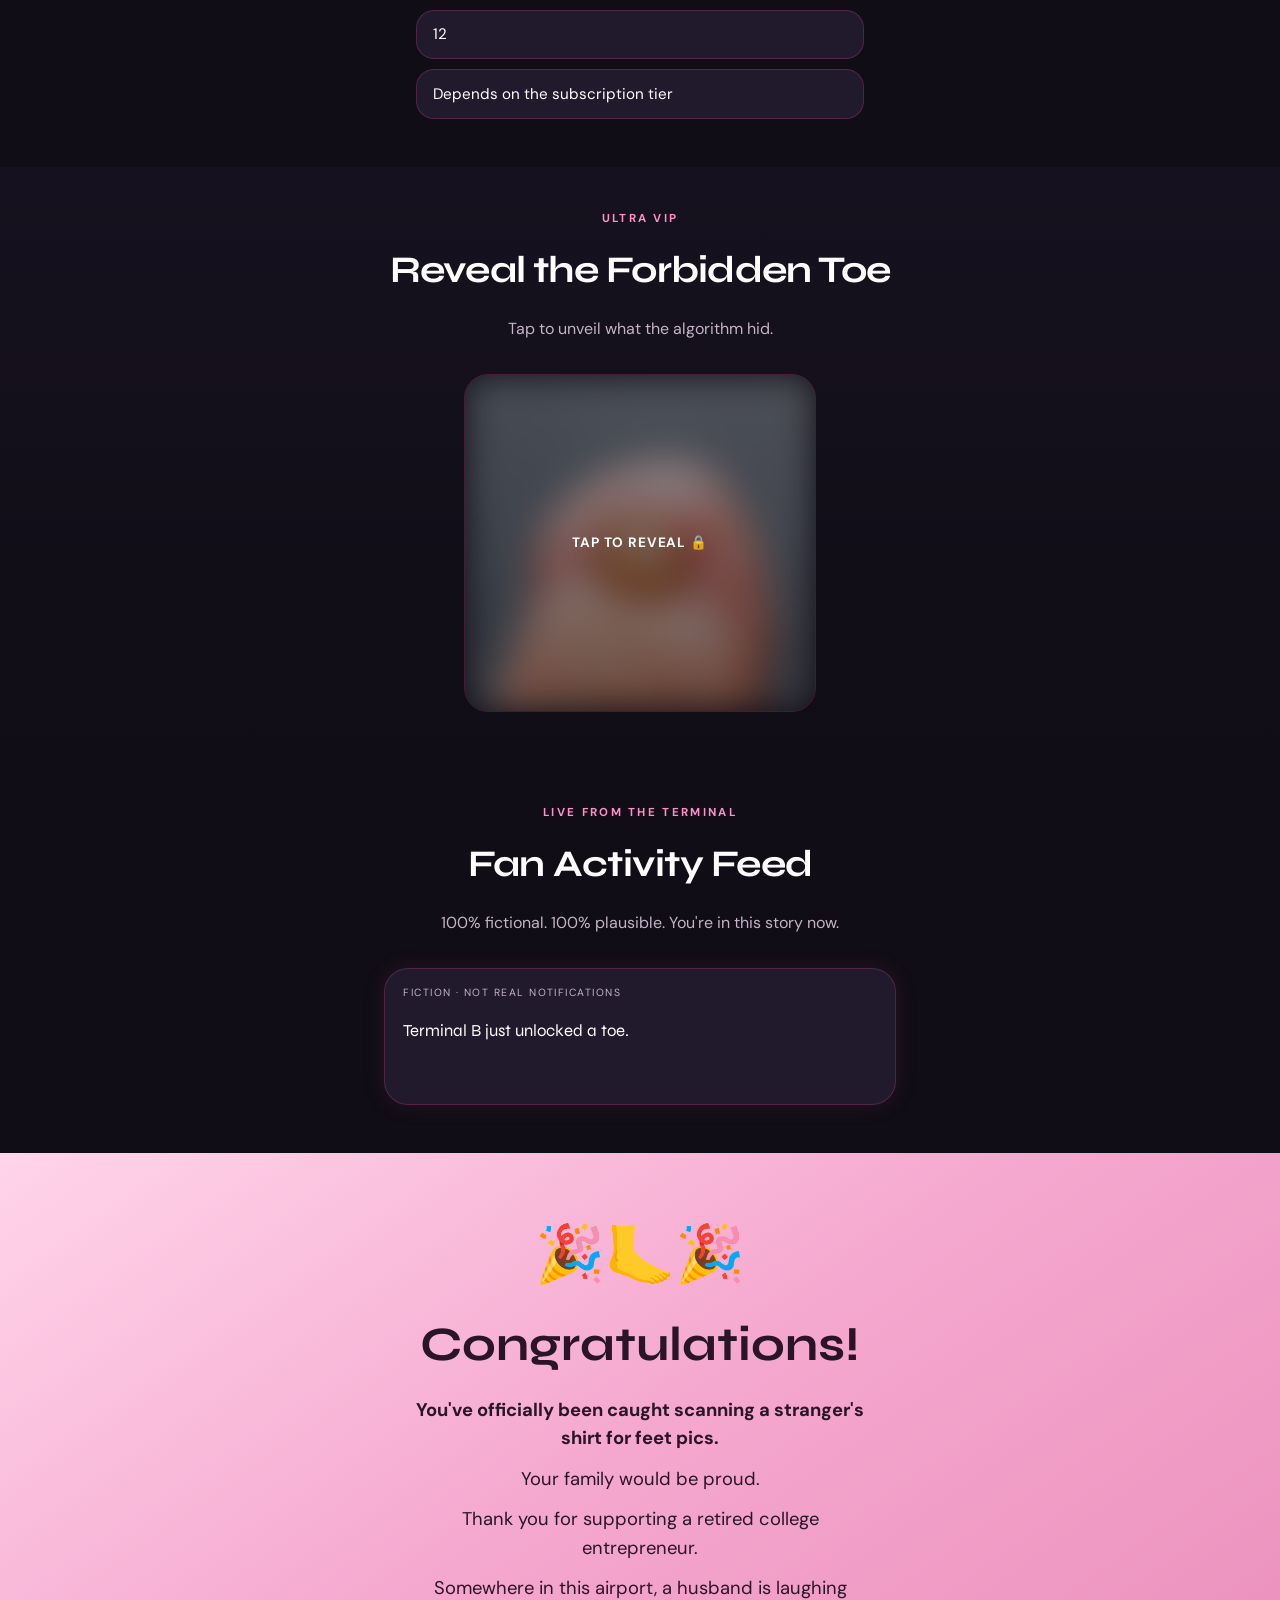
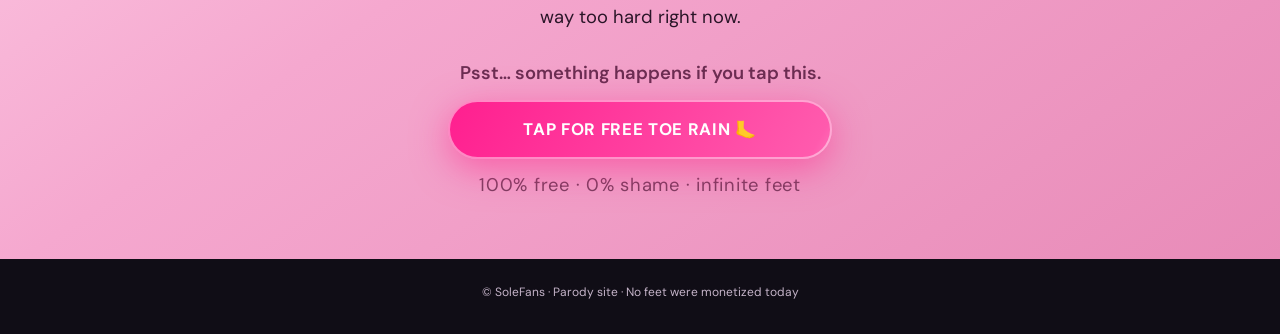
==== commit de4871f7: "Show the whole sock on phones and open Venmo from a tap. Co-authored-by: Cursor <cursoragent@cursor." ====
--- a/solefans/index.html
+++ b/solefans/index.html
@@ -24,7 +24,9 @@
       <h3 id="payment-title">Payment declined</h3>
       <p id="payment-message">Your dignity has already been charged.</p>
       <p class="muted" id="payment-fine" style="font-size:0.8rem;margin-bottom:0">Nothing on this site is for sale. This is a joke. Put your wallet away.</p>
-      <img id="payment-qr" class="payment-qr" src="images/venmo-qr.jpg" alt="Venmo QR code for Jacob Jones" hidden>
+      <a id="payment-qr" class="payment-qr" href="https://venmo.com/jacobmjones17?txn=pay&amp;amount=99.99" target="_blank" rel="noopener noreferrer" hidden>
+        <img src="images/venmo-qr.jpg" alt="Venmo QR code for Jacob Jones. Tap to send $99.99.">
+      </a>
       <button type="button" class="btn btn--small" id="payment-close">OK, FAIR ENOUGH</button>
     </div>
   </div>
--- a/solefans/styles.css
+++ b/solefans/styles.css
@@ -938,10 +938,17 @@
 .payment-qr {
   display: block;
   width: min(100%, 220px);
-  height: auto;
   margin: 0 auto 1rem;
   border-radius: 12px;
   background: #fff;
+  overflow: hidden;
+  cursor: pointer;
+}
+
+.payment-qr img {
+  display: block;
+  width: 100%;
+  height: auto;
 }
 
 .payment-qr[hidden] {
@@ -1105,6 +1112,10 @@
     min-height: 12rem;
   }
 
+  .gallery-media img.sock {
+    object-fit: fill;
+  }
+
   .gallery-body h3 {
     font-size: 0.98rem;
   }
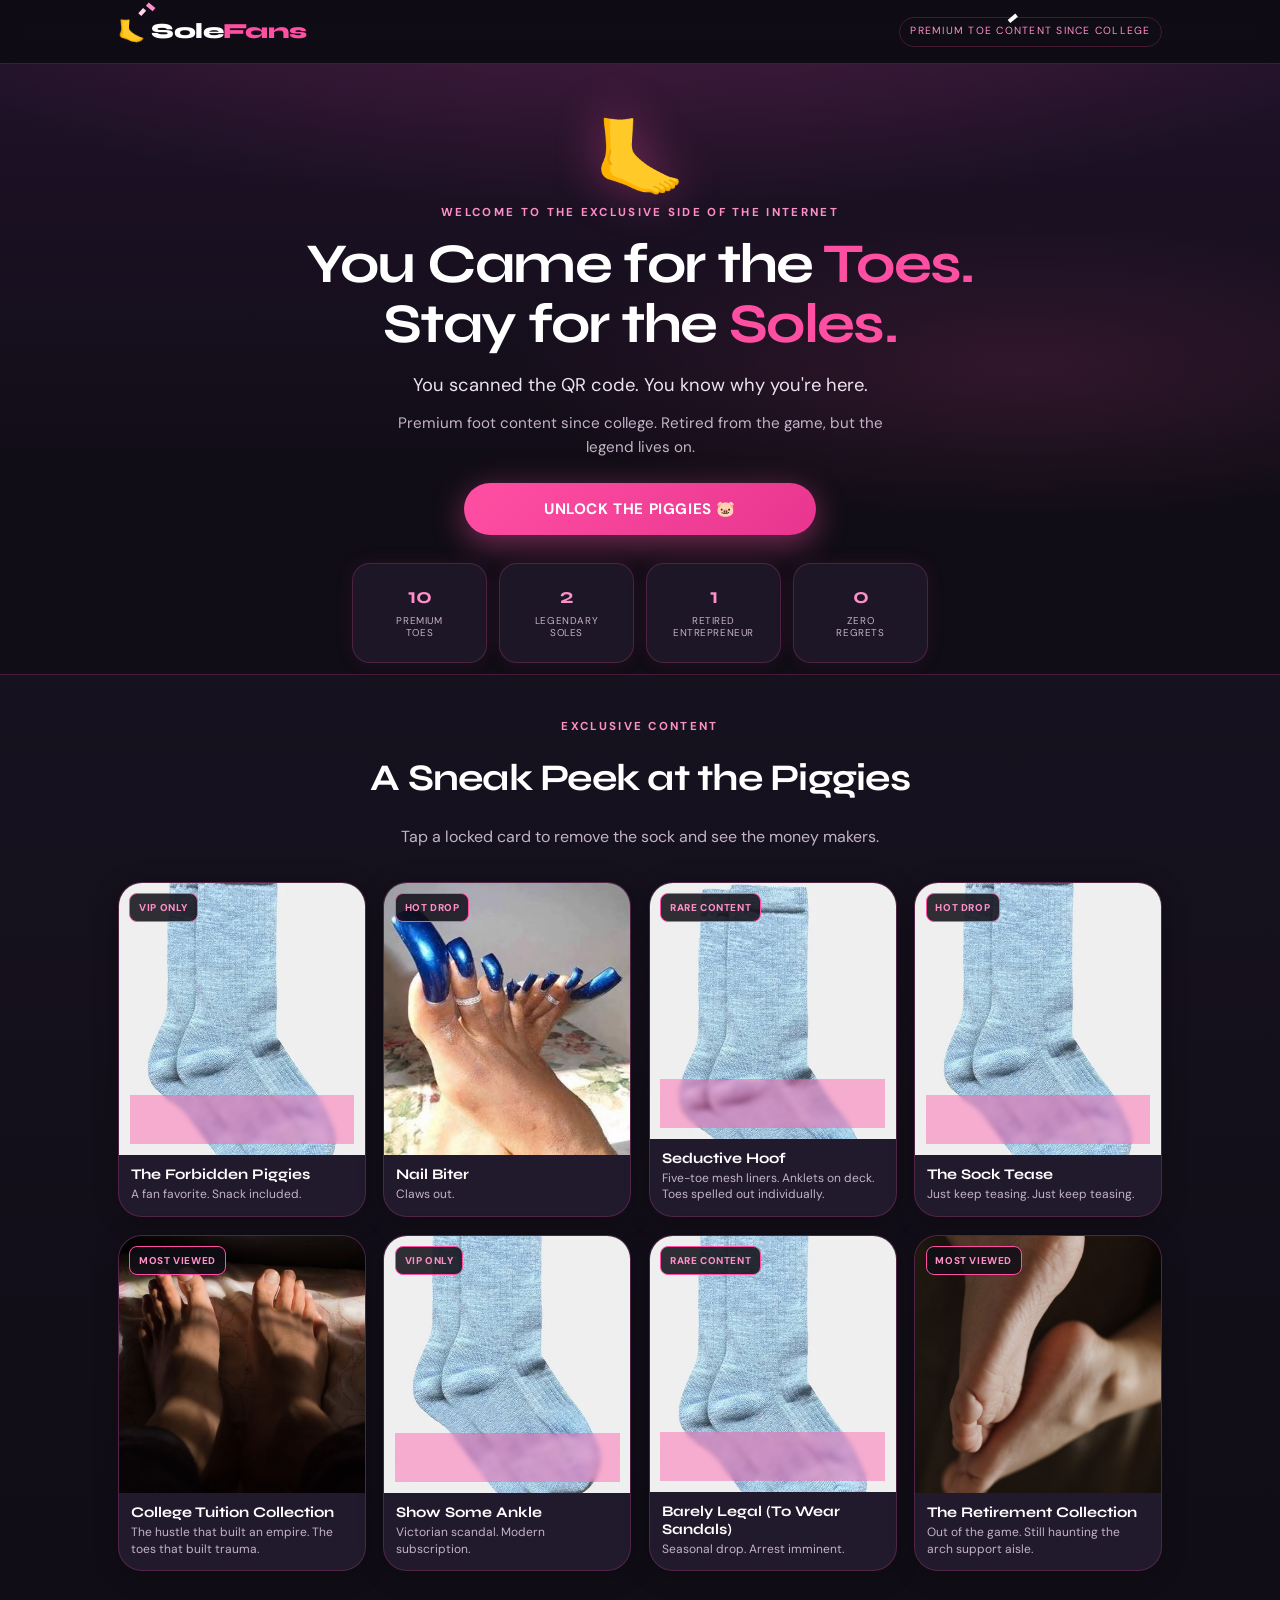
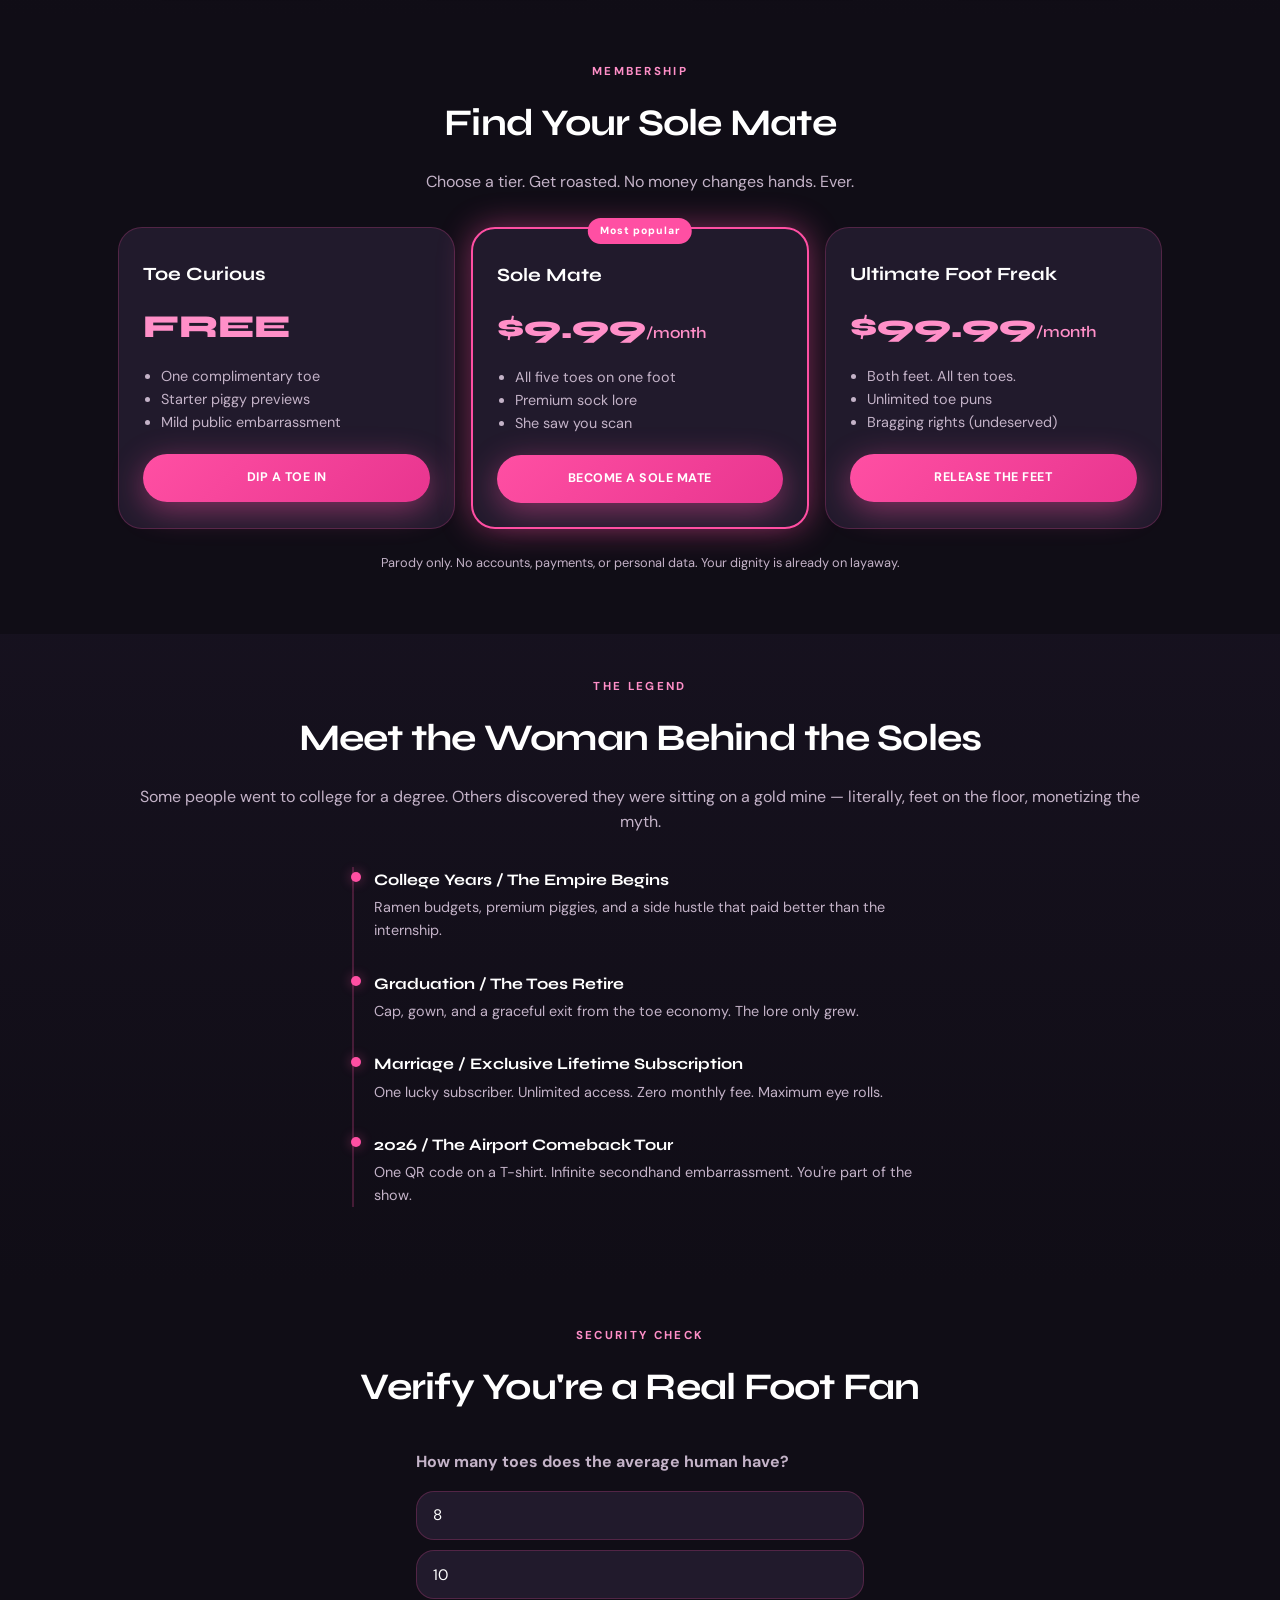
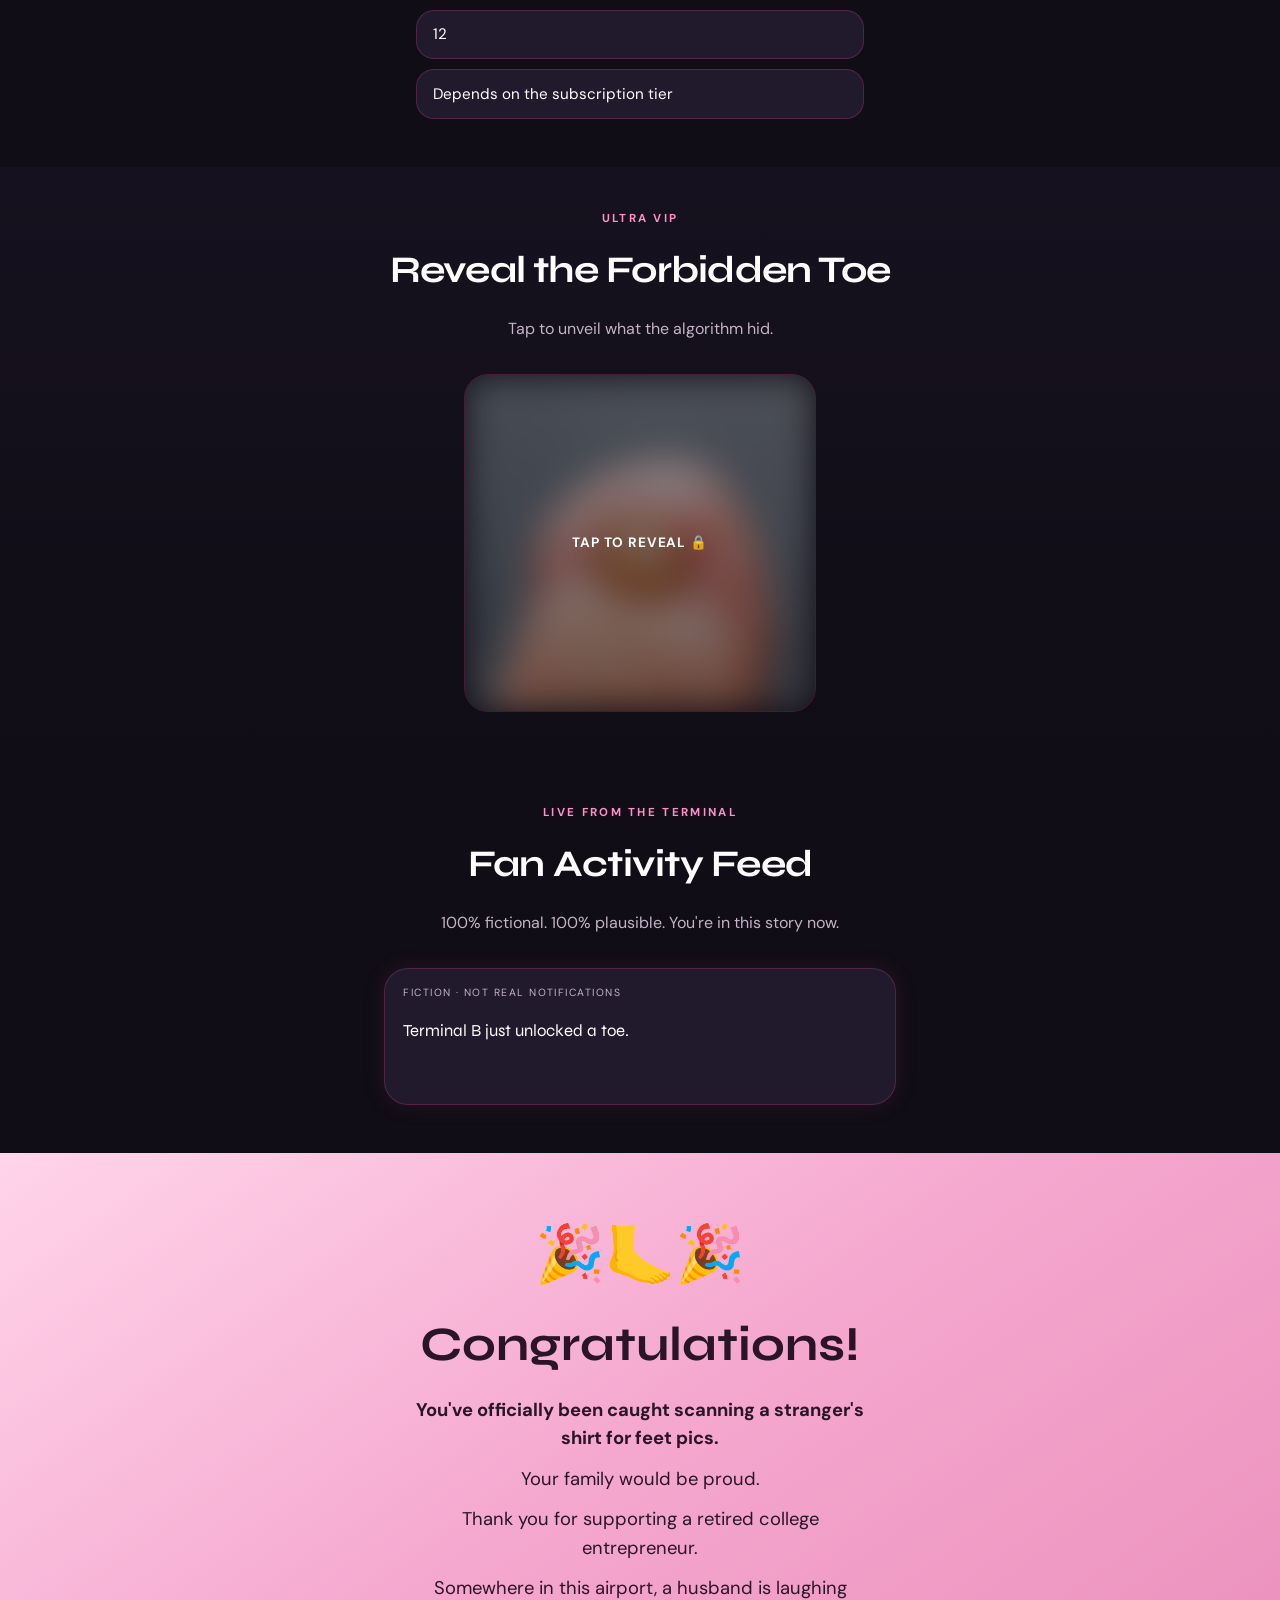
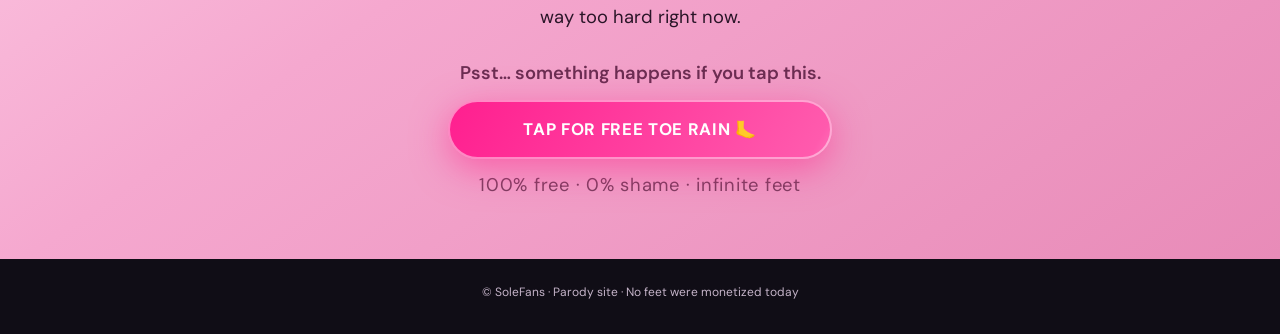
==== commit 10aeeadd: "Update index.html" ====
--- a/solefans/index.html
+++ b/solefans/index.html
@@ -3,7 +3,7 @@
 <head>
   <meta charset="utf-8">
   <meta name="viewport" content="width=device-width, initial-scale=1, viewport-fit=cover">
-  <title>SoleFans | Premium Toe Content Since College</title>
+  <title>Toe-nly Fans | Premium Toe Content Since College</title>
   <meta name="description" content="You scanned the QR code. You know why you're here. Welcome to SoleFans.">
   <meta property="og:type" content="website">
   <meta property="og:title" content="SoleFans | Premium Toe Content Since College">
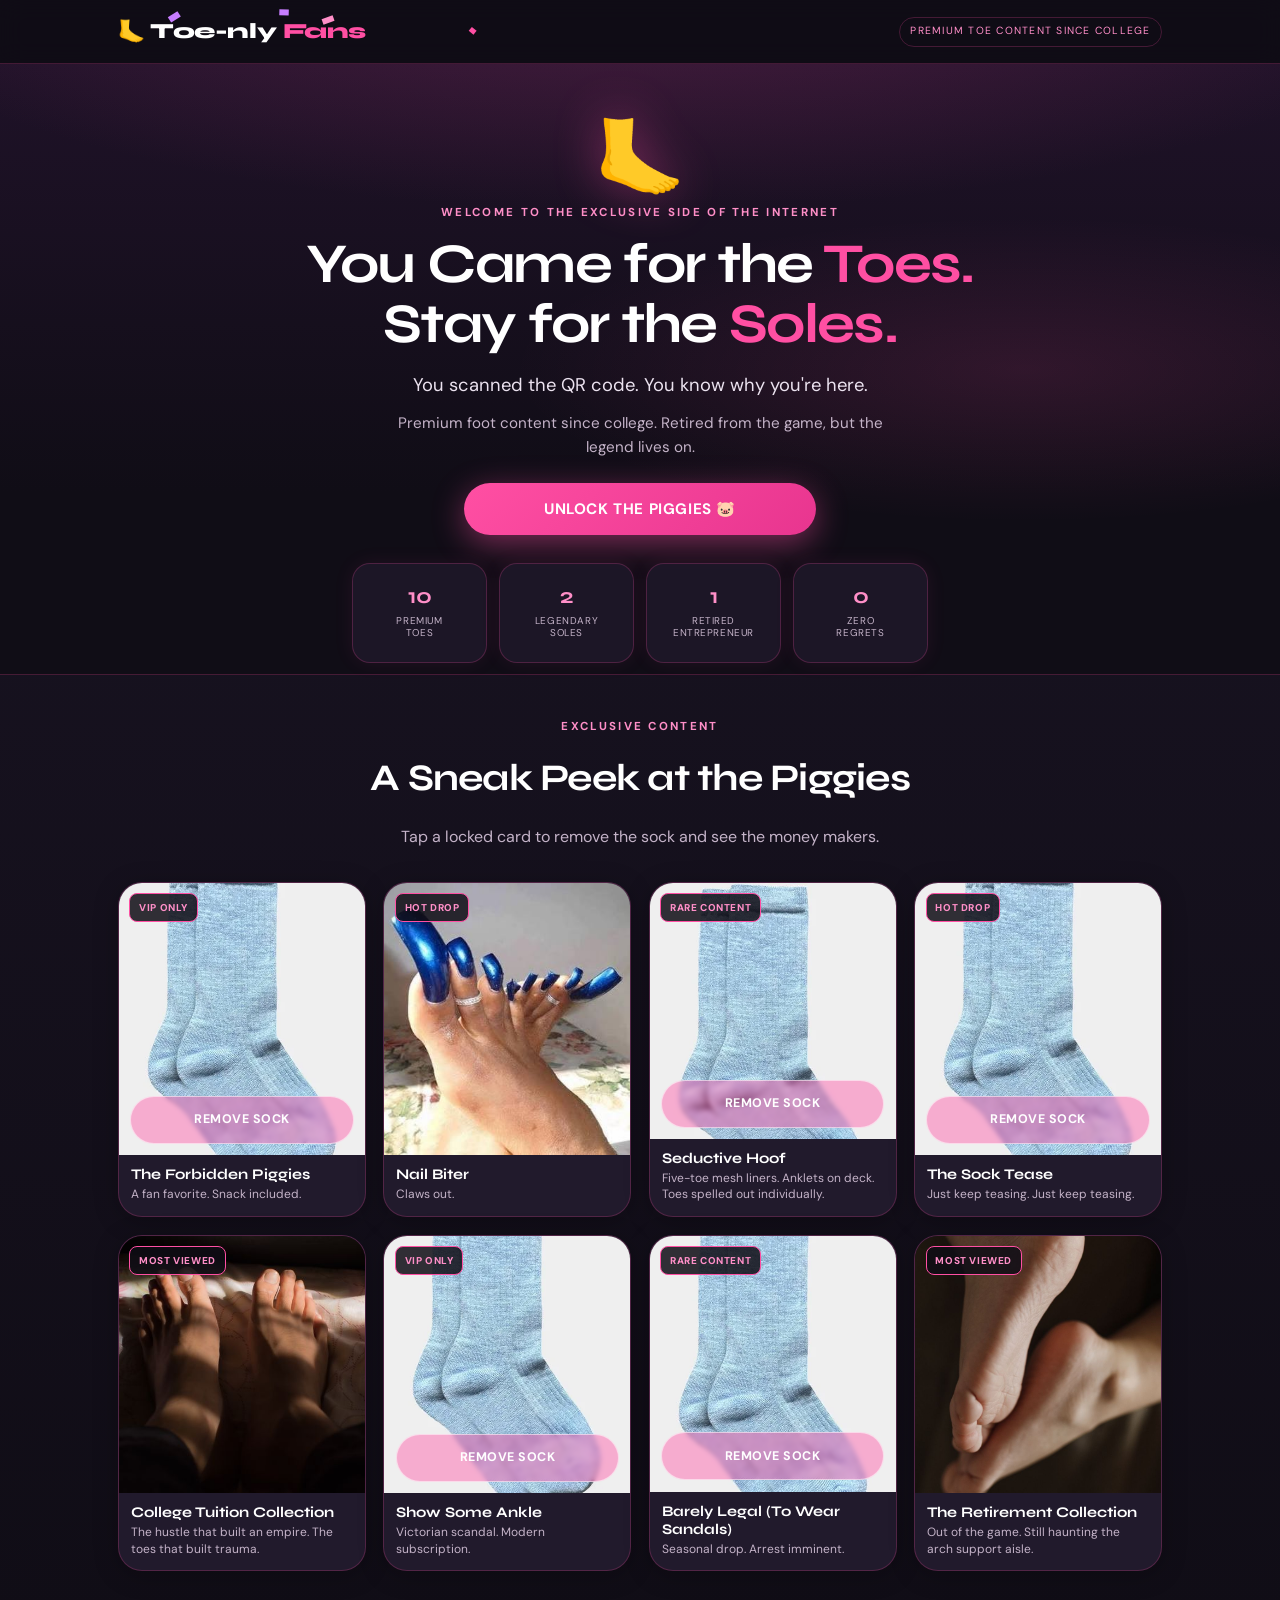
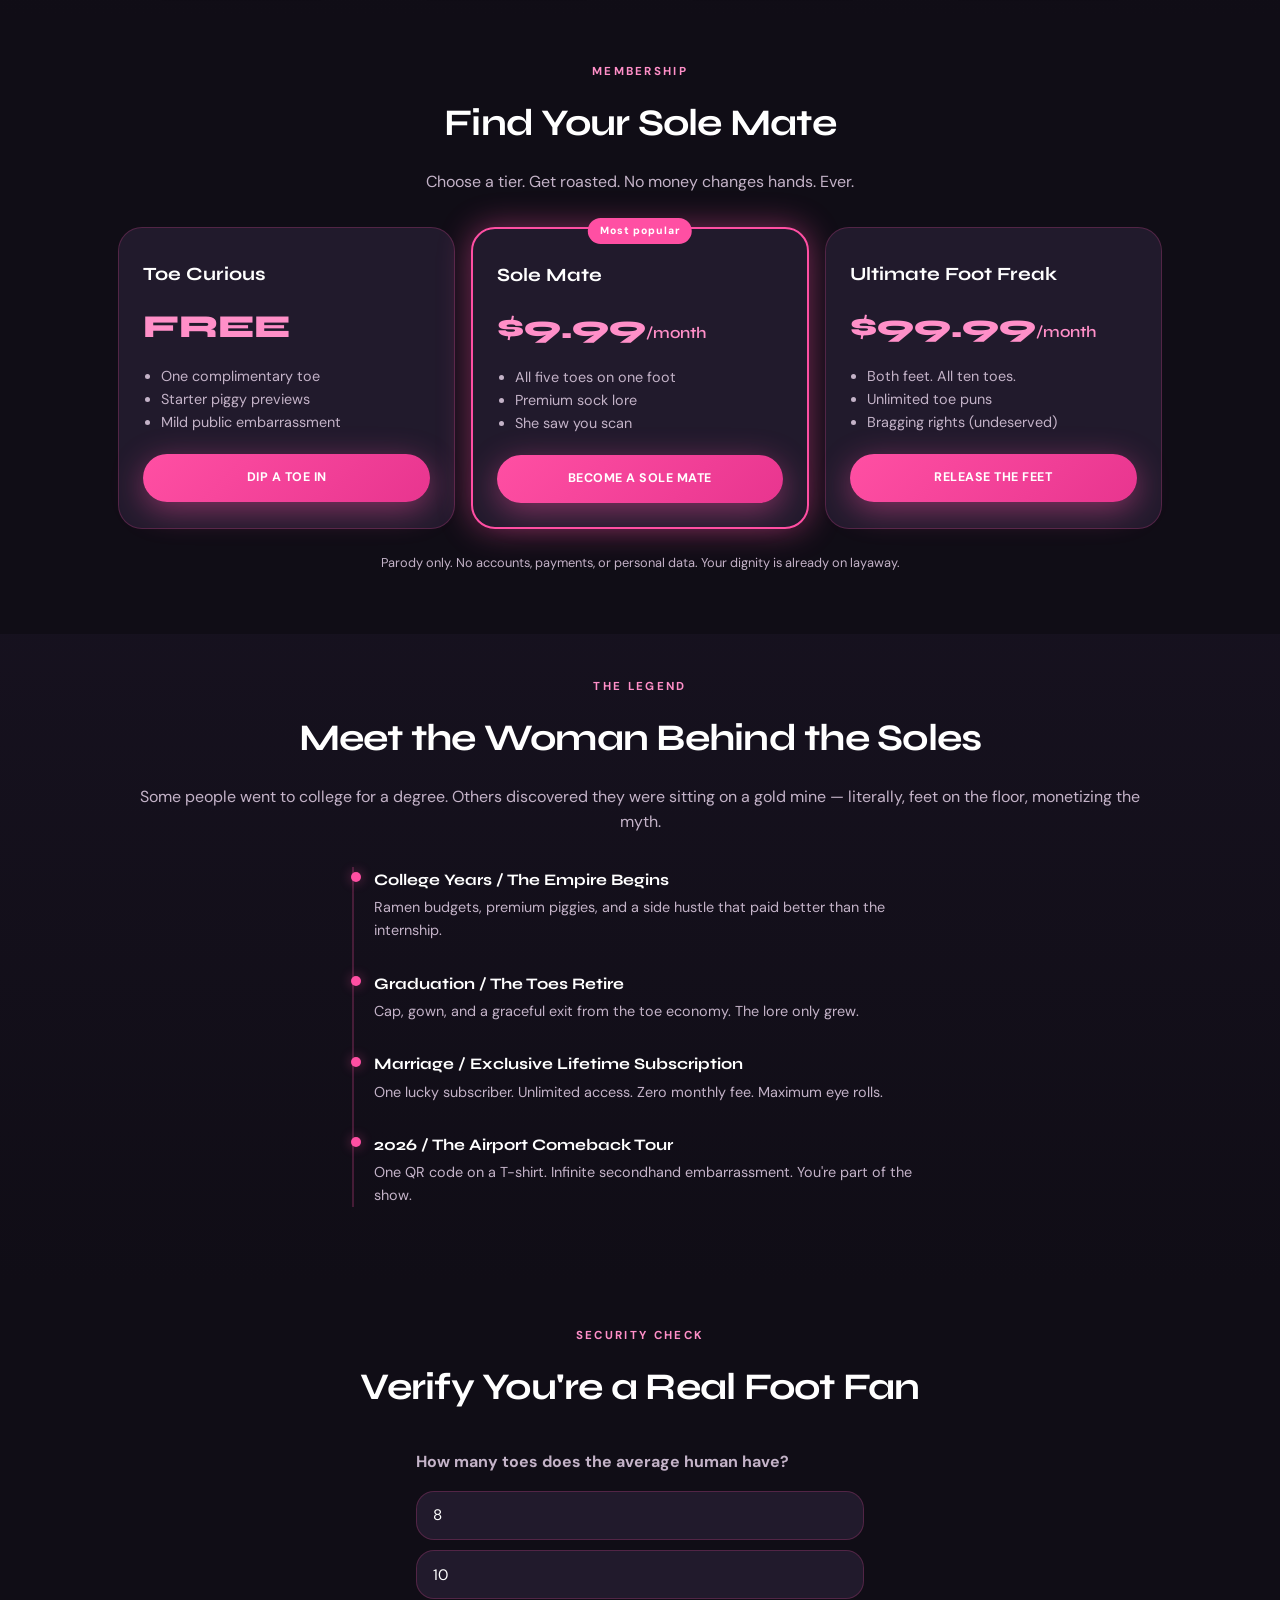
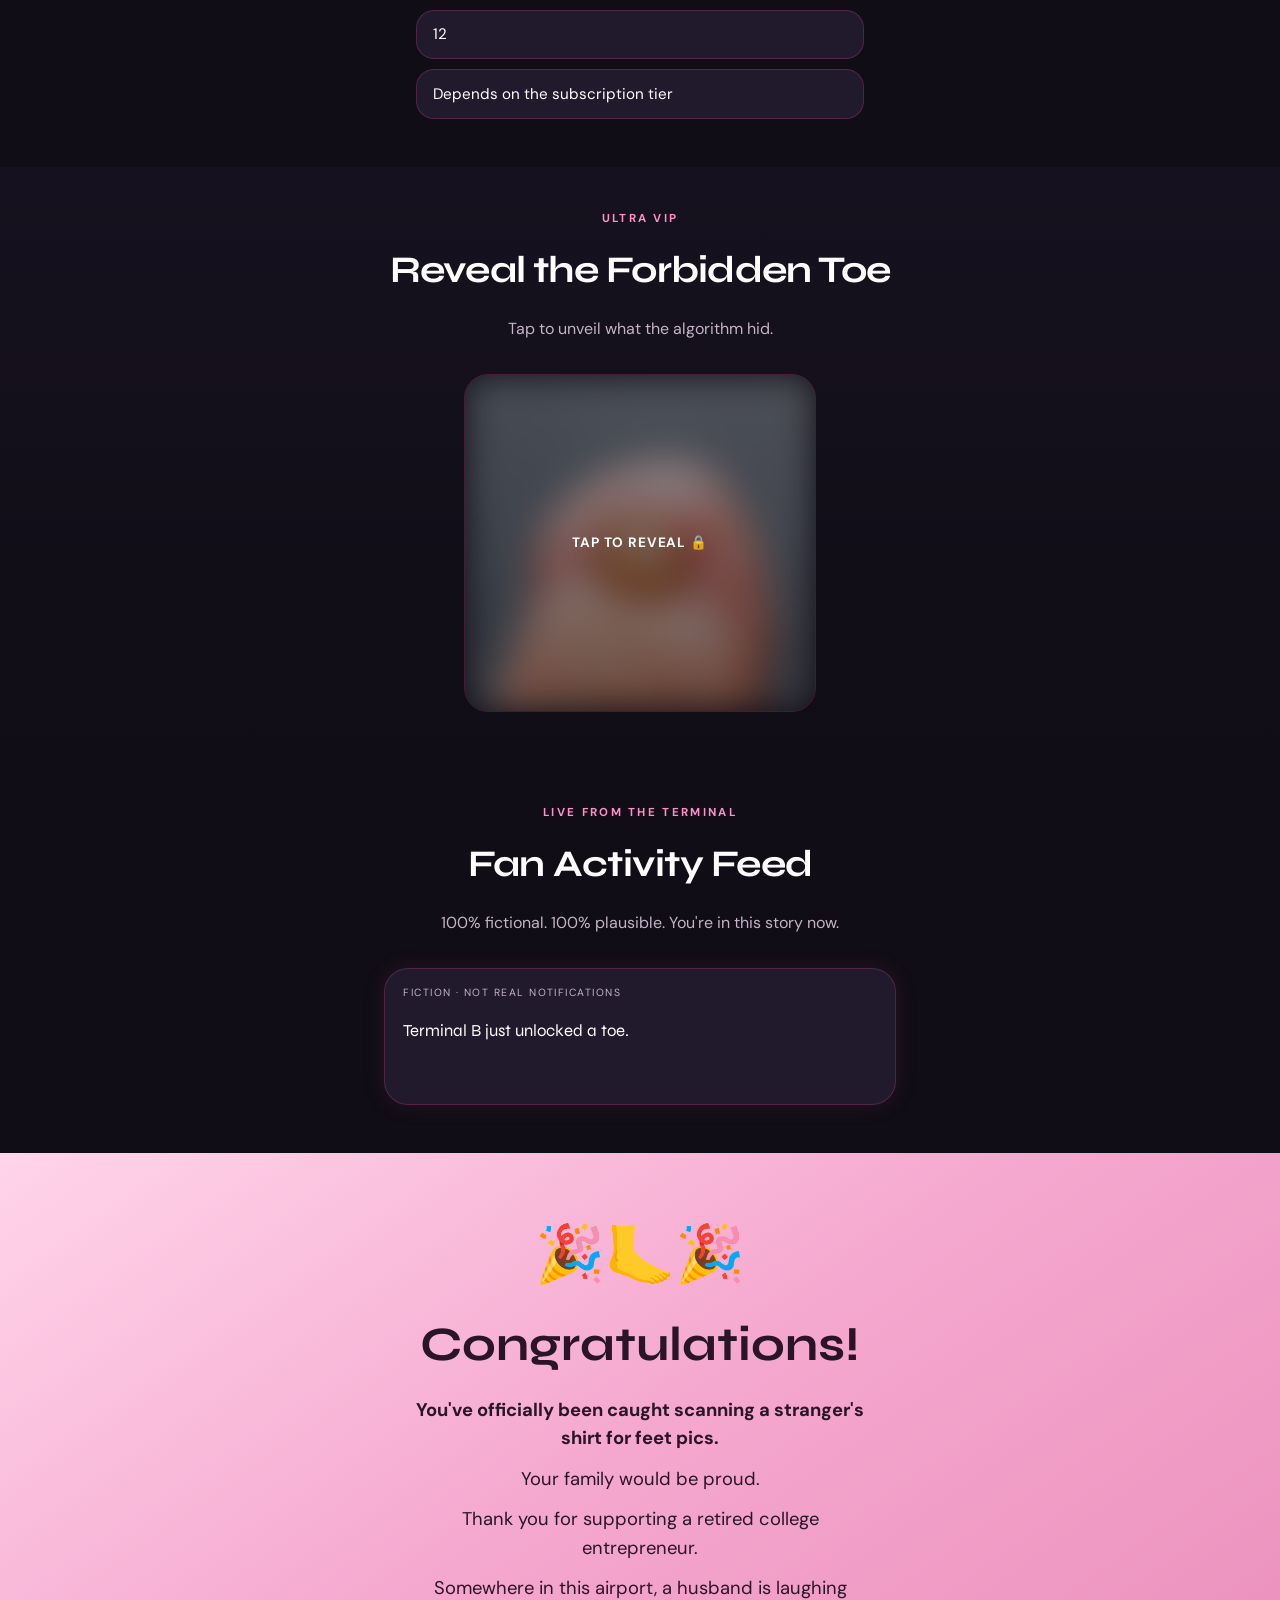
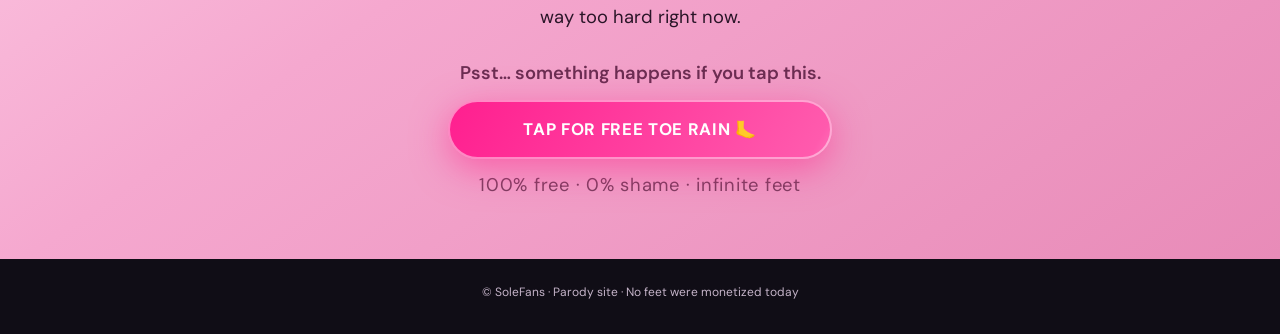
==== commit 62c3b07d: "Update index.html" ====
--- a/solefans/index.html
+++ b/solefans/index.html
@@ -4,10 +4,10 @@
   <meta charset="utf-8">
   <meta name="viewport" content="width=device-width, initial-scale=1, viewport-fit=cover">
   <title>Toe-nly Fans | Premium Toe Content Since College</title>
-  <meta name="description" content="You scanned the QR code. You know why you're here. Welcome to SoleFans.">
+  <meta name="description" content="You scanned the QR code. You know why you're here. Welcome to Toe-nly Fans.">
   <meta property="og:type" content="website">
   <meta property="og:title" content="SoleFans | Premium Toe Content Since College">
-  <meta property="og:description" content="You scanned the QR code. You know why you're here. Welcome to SoleFans.">
+  <meta property="og:description" content="You scanned the QR code. You know why you're here. Welcome to Toe-nly Fans.">
   <meta property="og:image" content="images/gallery-1.jpg">
   <meta name="twitter:card" content="summary_large_image">
   <link rel="icon" href="favicon.svg" type="image/svg+xml">
@@ -33,7 +33,7 @@
 
   <header class="site-header">
     <div class="wrap">
-      <div class="logo">🦶 Sole<span class="accent">Fans</span></div>
+      <div class="logo">🦶 Toe-nly <span class="accent">Fans</span></div>
       <div class="tagline-pill">
         <span class="tagline-long">Premium Toe Content Since College</span>
         <span class="tagline-short">Premium Toes Since College</span>
